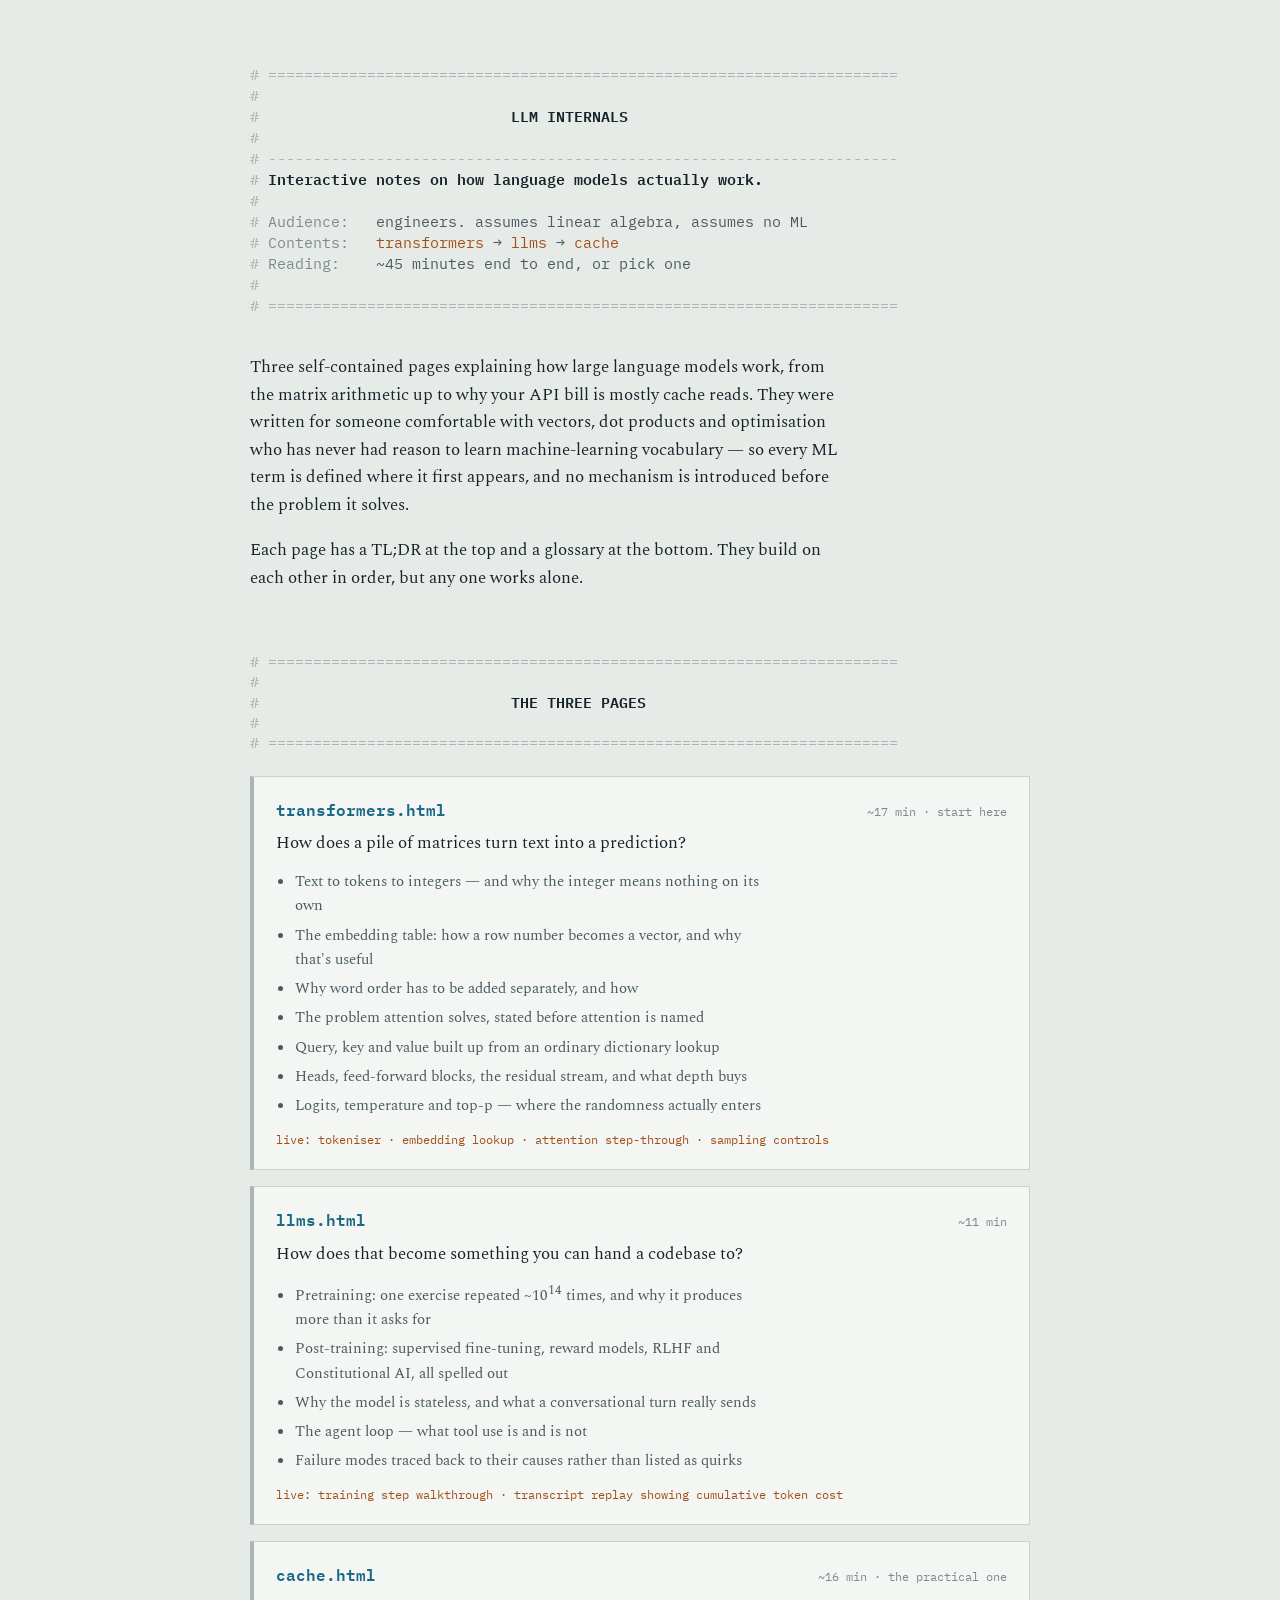
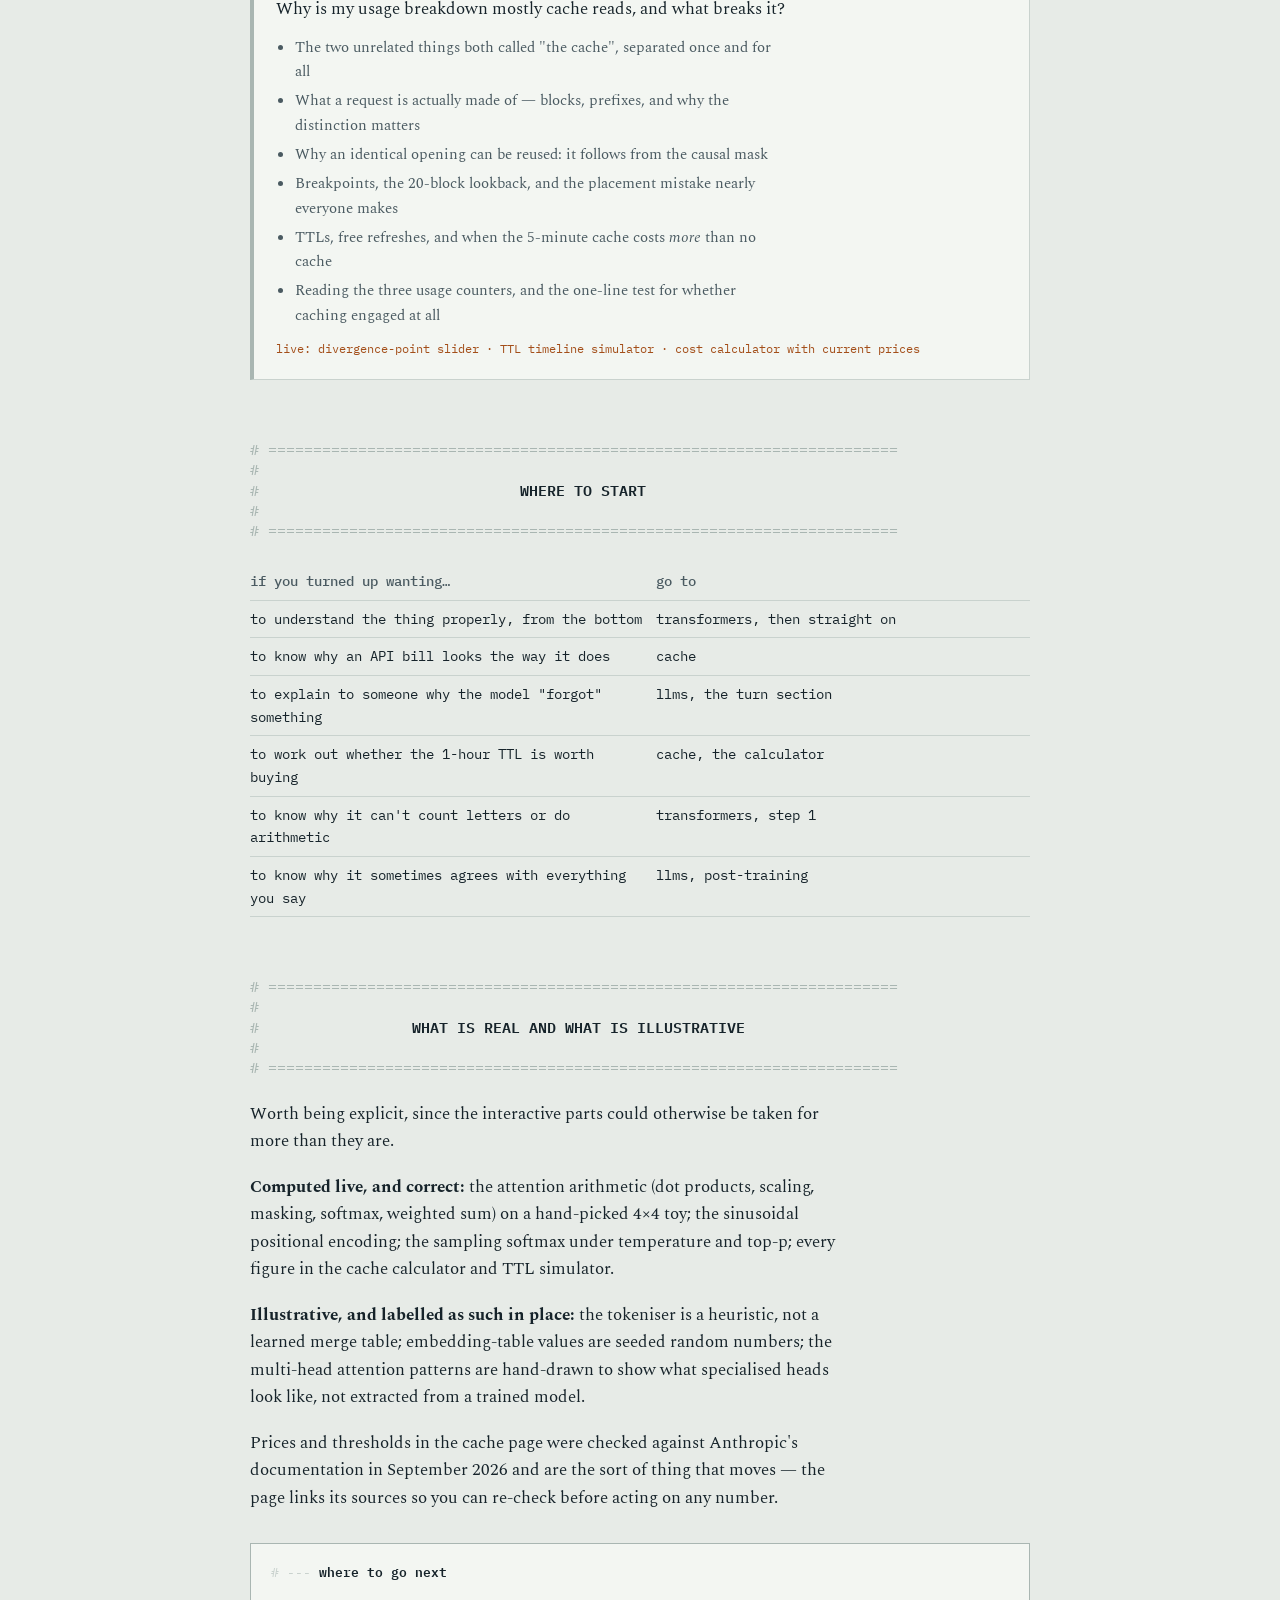
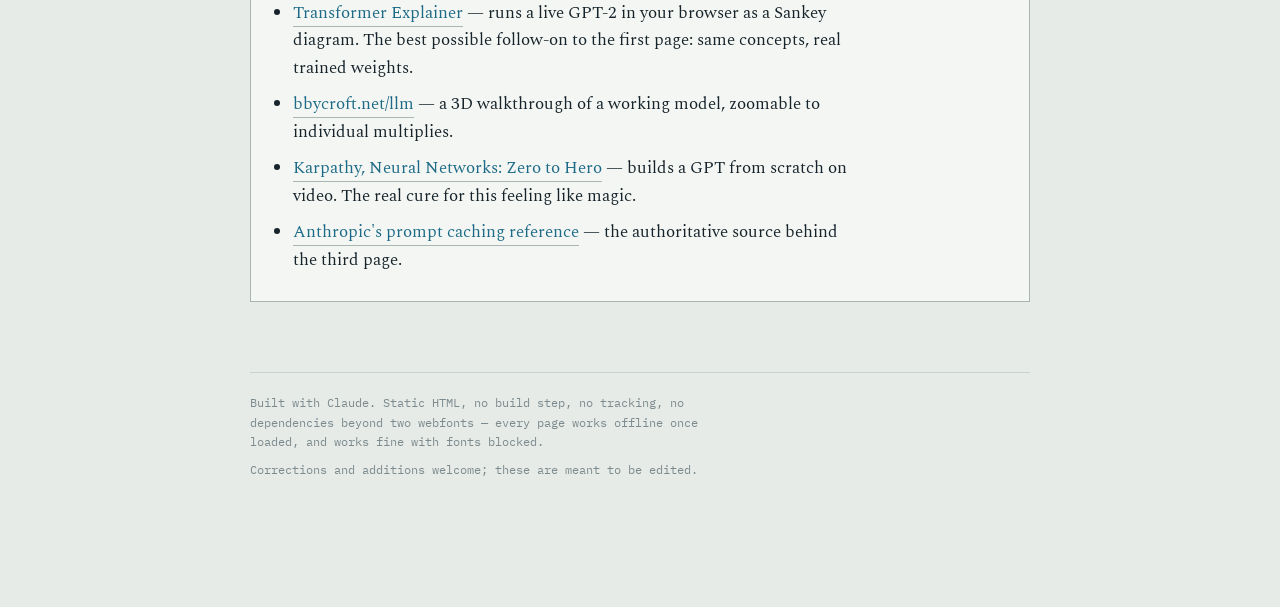
==== index.html @ e06c16d0 "feat: make deployable via Github Pages" ====
<!DOCTYPE html>
<html lang="en">
<head>
<meta charset="utf-8">
<meta name="viewport" content="width=device-width, initial-scale=1">
<title>LLM internals</title>
<meta name="description" content="Interactive explainers on how transformers, language models and prompt caching actually work. Assumes linear algebra; assumes no machine learning.">
<meta property="og:title" content="LLM internals">
<meta property="og:description" content="Interactive explainers on transformers, language models and prompt caching.">
<meta property="og:type" content="website">
<link rel="preconnect" href="https://fonts.googleapis.com">
<link rel="preconnect" href="https://fonts.gstatic.com" crossorigin>
<link href="https://fonts.googleapis.com/css2?family=IBM+Plex+Mono:wght@400;500;600&family=Spectral:ital,wght@0,400;0,600;1,400&display=swap" rel="stylesheet">
<style>
:root{
  --paper:#E7EBE7; --card:#F3F6F2; --ink:#16232A; --soft:#4A5A61; --faint:#7C8A8E;
  --rule:#A9B6B2; --rule-2:#C9D2CE;
  --q:#1C6A87; --k:#A34E19; --v:#5A4789; --hit:#2C7A57; --warn:#9E2B45;
}
*{box-sizing:border-box}
html{-webkit-text-size-adjust:100%}
body{margin:0;background:var(--paper);color:var(--ink);font-family:Spectral,"Iowan Old Style",Georgia,serif;font-size:17px;line-height:1.62}
.wrap{max-width:820px;margin:0 auto;padding:0 20px 120px}
a{color:var(--q);text-decoration:none;border-bottom:1px solid var(--rule)}
a:hover{border-bottom-color:var(--q)}
a:focus-visible{outline:2px solid var(--q);outline-offset:3px}
p{margin:0 0 18px;max-width:66ch}
ul{max-width:64ch;padding-left:22px}
li{margin-bottom:9px}
code{font-family:"IBM Plex Mono",ui-monospace,monospace;font-size:.87em;background:var(--card);padding:1px 5px;border:1px solid var(--rule-2);border-radius:2px}
.mono{font-family:"IBM Plex Mono",ui-monospace,monospace}
.sr{position:absolute;width:1px;height:1px;overflow:hidden;clip:rect(0 0 0 0);white-space:nowrap}

/* masthead rendered as a source-file header comment */
.masthead{container-type:inline-size;padding:64px 0 4px}
.masthead pre{
  font-family:"IBM Plex Mono",ui-monospace,monospace;
  font-size:clamp(6px,2.24cqw,15px); line-height:1.4;
  color:var(--rule); white-space:pre; margin:0; overflow:visible;
  background:none; border:0; padding:0;
}
.masthead pre b{color:var(--ink);font-weight:600}
.masthead pre i{color:var(--faint);font-style:normal}
.masthead pre u{color:var(--soft);font-style:normal;text-decoration:none}
.masthead pre em{color:var(--k);font-style:normal}

.bannerwrap{container-type:inline-size;margin:60px 0 22px}
.bannerwrap h2 .art{display:block;font-family:"IBM Plex Mono",ui-monospace,monospace;font-size:clamp(6px,2.24cqw,15px);line-height:1.35;color:var(--rule);white-space:pre;margin:0;font-weight:400}
.bannerwrap h2 .art b{color:var(--ink);font-weight:600}
.bannerwrap h2{margin:0;font-weight:400}
h3{font-family:"IBM Plex Mono",ui-monospace,monospace;font-weight:600;font-size:14.5px;margin:36px 0 10px}
h3::before{content:"# ===== ";color:var(--rule-2);font-weight:400}

/* document entries */
.doc{display:block;border:1px solid var(--rule-2);border-left:4px solid var(--rule);background:var(--card);padding:20px 22px;margin-bottom:16px;color:inherit}
.doc:hover,.doc:focus-visible{border-left-color:var(--q);background:#fff}
.doc .top{display:flex;justify-content:space-between;gap:14px;align-items:baseline;flex-wrap:wrap;margin-bottom:8px}
.doc .name{font-family:"IBM Plex Mono",ui-monospace,monospace;font-size:16px;font-weight:600;color:var(--q)}
.doc .meta{font-family:"IBM Plex Mono",ui-monospace,monospace;font-size:11.5px;color:var(--faint);white-space:nowrap}
.doc .q{font-size:17px;margin:0 0 12px;max-width:62ch}
.doc ul{margin:0;padding-left:19px;font-size:15px;color:var(--soft);max-width:62ch}
.doc li{margin-bottom:5px}
.doc .live{font-family:"IBM Plex Mono",ui-monospace,monospace;font-size:11.5px;color:var(--k);margin-top:12px}
a.doc{border-bottom:1px solid var(--rule-2)}

.note{border-left:3px solid var(--rule);padding:2px 0 2px 16px;color:var(--soft);font-size:16px;margin:22px 0}
.note strong{color:var(--ink)}
table{border-collapse:collapse;width:100%;font-size:14px;font-family:"IBM Plex Mono",ui-monospace,monospace}
th,td{text-align:left;padding:7px 12px 7px 0;border-bottom:1px solid var(--rule-2);vertical-align:top}
th{color:var(--soft);font-weight:500}
.tblscroll{overflow-x:auto;-webkit-overflow-scrolling:touch;margin-bottom:18px}
@media(max-width:660px){table{font-size:12.5px;min-width:420px}}
.readmore{background:var(--card);border:1px solid var(--rule);padding:18px 20px;margin:30px 0}
.readmore h4{font-family:"IBM Plex Mono",ui-monospace,monospace;font-size:13px;font-weight:600;margin:0 0 10px}
.readmore h4::before{content:"# --- ";color:var(--rule-2);font-weight:400}
.readmore ul{margin-bottom:0}
footer{margin-top:70px;padding-top:20px;border-top:1px solid var(--rule-2);font-family:"IBM Plex Mono",ui-monospace,monospace;font-size:12px;color:var(--faint)}
footer p{max-width:70ch;margin-bottom:8px}
@media(prefers-reduced-motion:reduce){*{transition:none!important}}
</style>
</head>
<body>

<div class="wrap">

<header class="masthead">
<pre aria-hidden="true"># ======================================================================
#
#                            <b>LLM INTERNALS</b>
#
# ----------------------------------------------------------------------
# <b>Interactive notes on how language models actually work.</b>
#
# <i>Audience:</i>   <u>engineers. assumes linear algebra, assumes no ML</u>
# <i>Contents:</i>   <em>transformers</em> <u>&#8594;</u> <em>llms</em> <u>&#8594;</u> <em>cache</em>
# <i>Reading:</i>    <u>~45 minutes end to end, or pick one</u>
#
# ======================================================================</pre>
<h1 class="sr">LLM internals</h1>
</header>

<p style="margin-top:34px">Three self-contained pages explaining how large language models work, from the matrix arithmetic up to why your API bill is mostly cache reads. They were written for someone comfortable with vectors, dot products and optimisation who has never had reason to learn machine-learning vocabulary — so every ML term is defined where it first appears, and no mechanism is introduced before the problem it solves.</p>

<p>Each page has a TL;DR at the top and a glossary at the bottom. They build on each other in order, but any one works alone.</p>

<div class="bannerwrap"><h2>
<span class="sr">The three pages</span>
<span class="art" aria-hidden="true"></span></h2></div>

<a class="doc" href="transformers.html">
  <div class="top">
    <span class="name">transformers.html</span>
    <span class="meta">~17 min &#183; start here</span>
  </div>
  <p class="q">How does a pile of matrices turn text into a prediction?</p>
  <ul>
    <li>Text to tokens to integers &#8212; and why the integer means nothing on its own</li>
    <li>The embedding table: how a row number becomes a vector, and why that's useful</li>
    <li>Why word order has to be added separately, and how</li>
    <li>The problem attention solves, stated before attention is named</li>
    <li>Query, key and value built up from an ordinary dictionary lookup</li>
    <li>Heads, feed-forward blocks, the residual stream, and what depth buys</li>
    <li>Logits, temperature and top-p &#8212; where the randomness actually enters</li>
  </ul>
  <div class="live">live: tokeniser &#183; embedding lookup &#183; attention step-through &#183; sampling controls</div>
</a>

<a class="doc" href="llms.html">
  <div class="top">
    <span class="name">llms.html</span>
    <span class="meta">~11 min</span>
  </div>
  <p class="q">How does that become something you can hand a codebase to?</p>
  <ul>
    <li>Pretraining: one exercise repeated ~10<sup>14</sup> times, and why it produces more than it asks for</li>
    <li>Post-training: supervised fine-tuning, reward models, RLHF and Constitutional AI, all spelled out</li>
    <li>Why the model is stateless, and what a conversational turn really sends</li>
    <li>The agent loop &#8212; what tool use is and is not</li>
    <li>Failure modes traced back to their causes rather than listed as quirks</li>
  </ul>
  <div class="live">live: training step walkthrough &#183; transcript replay showing cumulative token cost</div>
</a>

<a class="doc" href="cache.html">
  <div class="top">
    <span class="name">cache.html</span>
    <span class="meta">~16 min &#183; the practical one</span>
  </div>
  <p class="q">Why is my usage breakdown mostly cache reads, and what breaks it?</p>
  <ul>
    <li>The two unrelated things both called "the cache", separated once and for all</li>
    <li>What a request is actually made of &#8212; blocks, prefixes, and why the distinction matters</li>
    <li>Why an identical opening can be reused: it follows from the causal mask</li>
    <li>Breakpoints, the 20-block lookback, and the placement mistake nearly everyone makes</li>
    <li>TTLs, free refreshes, and when the 5-minute cache costs <em>more</em> than no cache</li>
    <li>Reading the three usage counters, and the one-line test for whether caching engaged at all</li>
  </ul>
  <div class="live">live: divergence-point slider &#183; TTL timeline simulator &#183; cost calculator with current prices</div>
</a>

<div class="bannerwrap"><h2>
<span class="sr">Where to start</span>
<span class="art" aria-hidden="true"></span></h2></div>

<table>
<thead><tr><th style="width:52%">if you turned up wanting&#8230;</th><th>go to</th></tr></thead>
<tbody>
<tr><td>to understand the thing properly, from the bottom</td><td>transformers, then straight on</td></tr>
<tr><td>to know why an API bill looks the way it does</td><td>cache</td></tr>
<tr><td>to explain to someone why the model "forgot" something</td><td>llms, the turn section</td></tr>
<tr><td>to work out whether the 1-hour TTL is worth buying</td><td>cache, the calculator</td></tr>
<tr><td>to know why it can't count letters or do arithmetic</td><td>transformers, step 1</td></tr>
<tr><td>to know why it sometimes agrees with everything you say</td><td>llms, post-training</td></tr>
</tbody>
</table>

<div class="bannerwrap"><h2>
<span class="sr">What is real and what is illustrative</span>
<span class="art" aria-hidden="true"></span></h2></div>

<p>Worth being explicit, since the interactive parts could otherwise be taken for more than they are.</p>

<p><strong>Computed live, and correct:</strong> the attention arithmetic (dot products, scaling, masking, softmax, weighted sum) on a hand-picked 4&#215;4 toy; the sinusoidal positional encoding; the sampling softmax under temperature and top-p; every figure in the cache calculator and TTL simulator.</p>

<p><strong>Illustrative, and labelled as such in place:</strong> the tokeniser is a heuristic, not a learned merge table; embedding-table values are seeded random numbers; the multi-head attention patterns are hand-drawn to show what specialised heads look like, not extracted from a trained model.</p>

<p>Prices and thresholds in the cache page were checked against Anthropic's documentation in September 2026 and are the sort of thing that moves &#8212; the page links its sources so you can re-check before acting on any number.</p>

<div class="readmore">
<h4>where to go next</h4>
<ul>
  <li><a href="https://poloclub.github.io/transformer-explainer/">Transformer Explainer</a> &#8212; runs a live GPT-2 in your browser as a Sankey diagram. The best possible follow-on to the first page: same concepts, real trained weights.</li>
  <li><a href="https://bbycroft.net/llm">bbycroft.net/llm</a> &#8212; a 3D walkthrough of a working model, zoomable to individual multiplies.</li>
  <li><a href="https://karpathy.ai/zero-to-hero.html">Karpathy, Neural Networks: Zero to Hero</a> &#8212; builds a GPT from scratch on video. The real cure for this feeling like magic.</li>
  <li><a href="https://platform.claude.com/docs/en/build-with-claude/prompt-caching">Anthropic's prompt caching reference</a> &#8212; the authoritative source behind the third page.</li>
</ul>
</div>

<footer>
  <p>Built with Claude. Static HTML, no build step, no tracking, no dependencies beyond two webfonts &#8212; every page works offline once loaded, and works fine with fonts blocked.</p>
  <p>Corrections and additions welcome; these are meant to be edited.</p>
</footer>

</div>

<script>
(function(){
"use strict";
var W = 70;
document.querySelectorAll(".bannerwrap h2").forEach(function(h2){
  var t = h2.querySelector(".sr").textContent.toUpperCase();
  var pad = Math.max(0, Math.floor((W - t.length)/2));
  var rule = new Array(W+1).join("=");
  h2.querySelector(".art").innerHTML =
    "# " + rule + "\n#\n# " + new Array(pad+1).join(" ") + "<b>" + t + "</b>\n#\n# " + rule;
});
document.querySelectorAll("table").forEach(function(t){
  var w = document.createElement("div"); w.className = "tblscroll";
  t.parentNode.insertBefore(w, t); w.appendChild(t);
});
})();
</script>
</body>
</html>
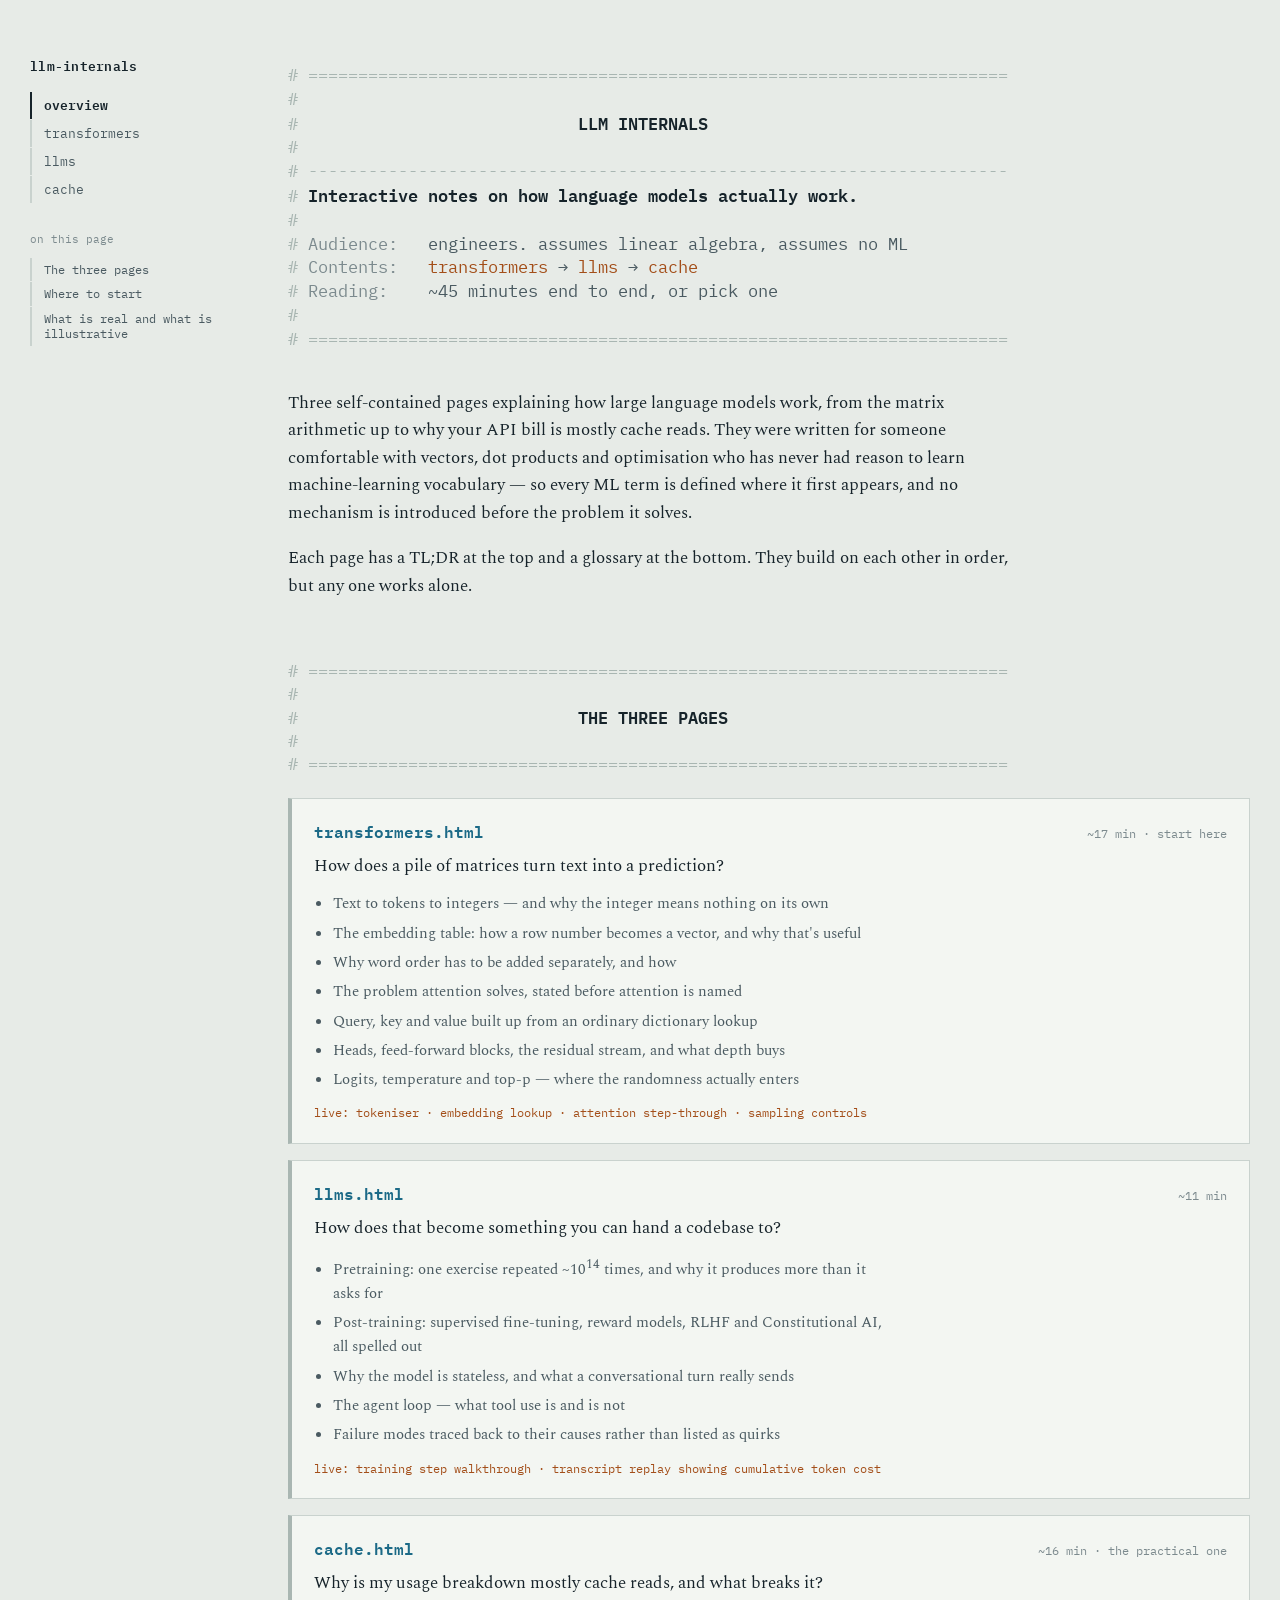
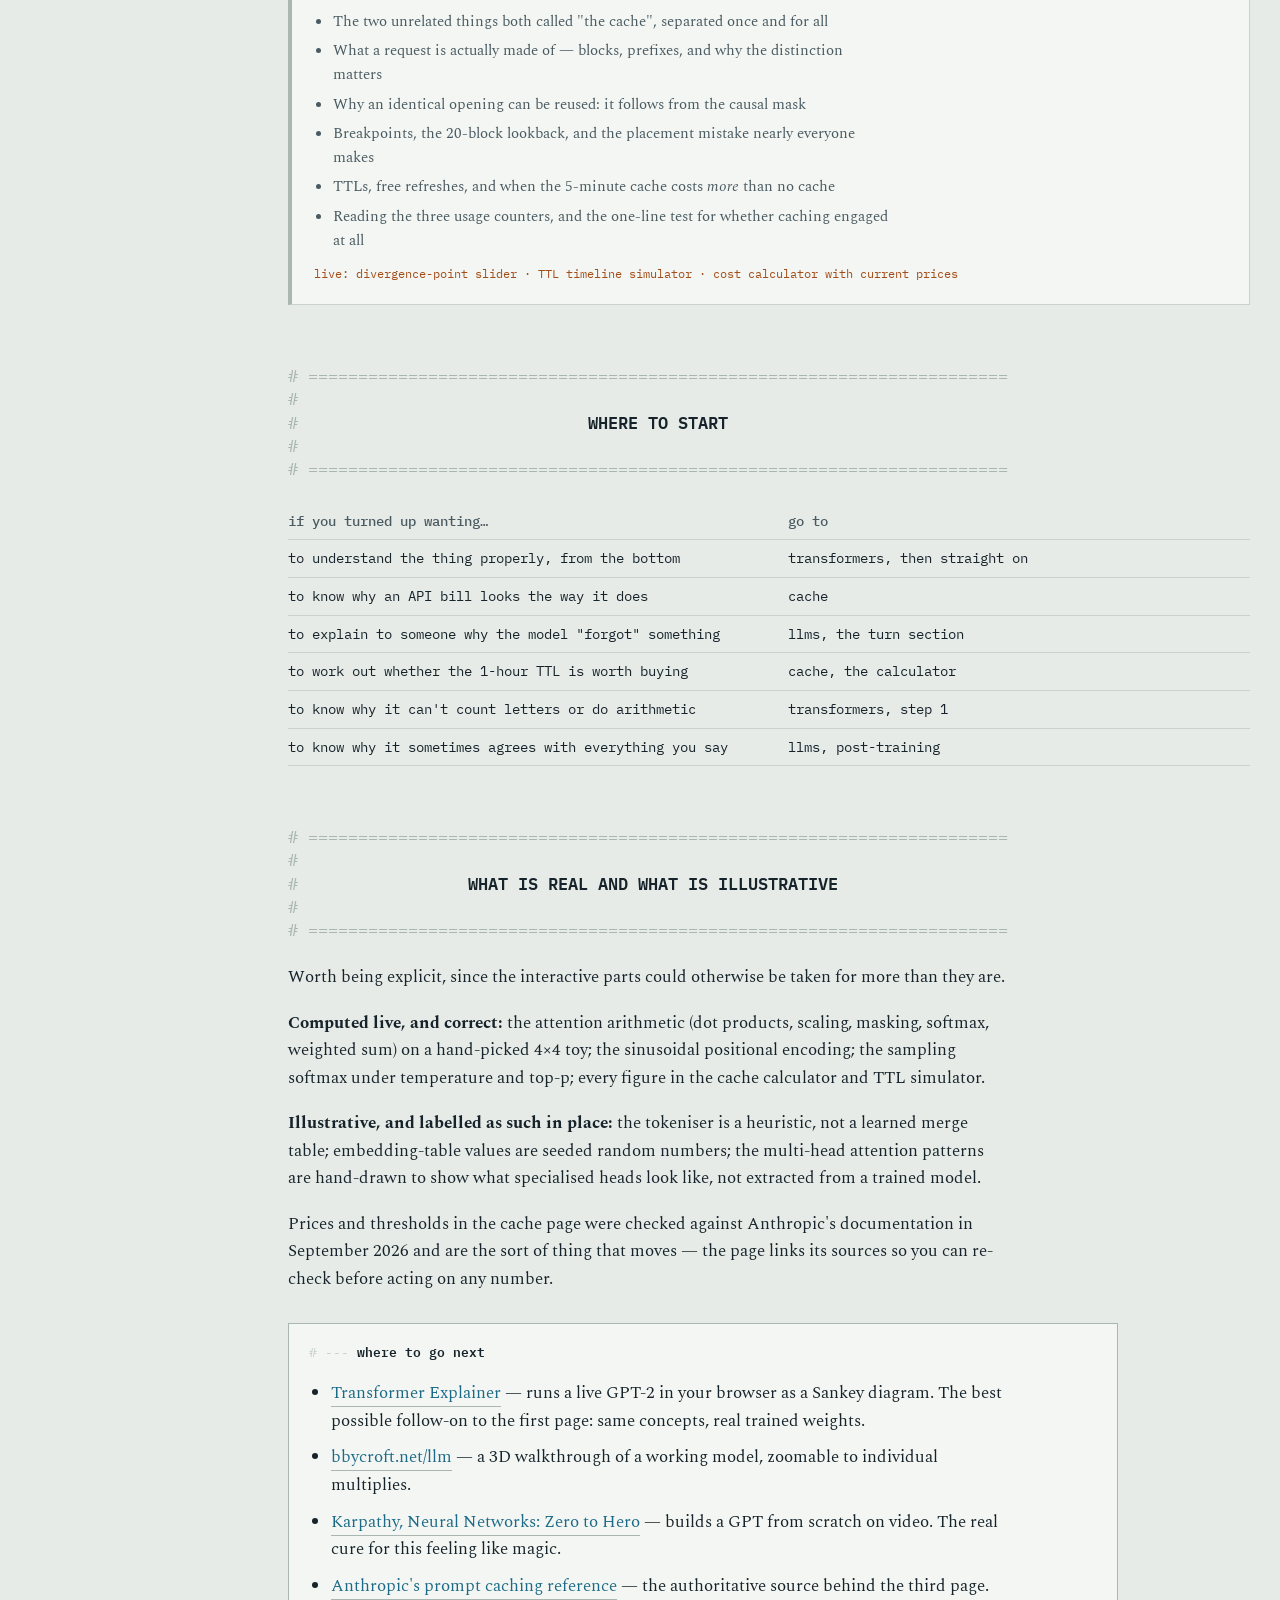
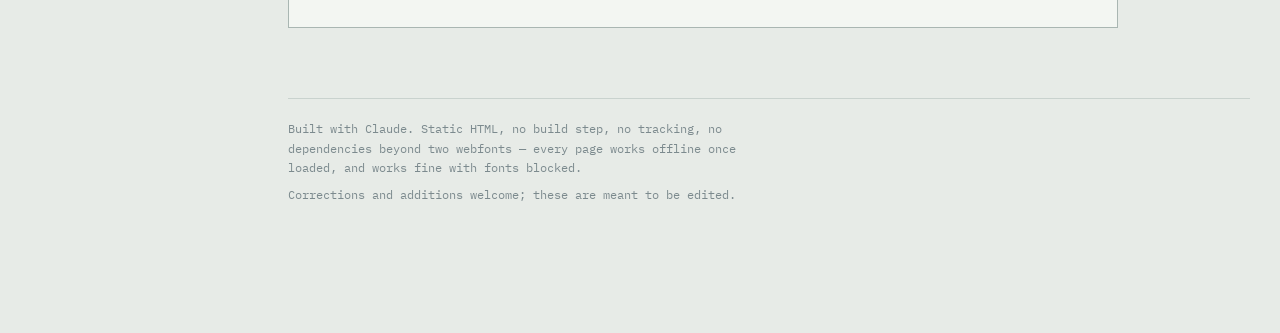
==== commit fd1842eb: "add: navigate via sidebar" ====
--- a/index.html
+++ b/index.html
@@ -20,12 +20,18 @@
 *{box-sizing:border-box}
 html{-webkit-text-size-adjust:100%}
 body{margin:0;background:var(--paper);color:var(--ink);font-family:Spectral,"Iowan Old Style",Georgia,serif;font-size:17px;line-height:1.62}
+.bar{border-bottom:1px solid var(--rule);background:var(--card);font-family:"IBM Plex Mono",ui-monospace,monospace;font-size:12.5px}
+.bar .inner{max-width:820px;margin:0 auto;padding:10px 20px;display:flex;gap:18px;flex-wrap:wrap;align-items:baseline}
+.bar a{border:0;color:var(--soft)}
+.bar a[aria-current]{color:var(--ink);font-weight:600}
+.bar a:hover{color:var(--q)}
+.bar .who{margin-left:auto;color:var(--faint)}
 .wrap{max-width:820px;margin:0 auto;padding:0 20px 120px}
 a{color:var(--q);text-decoration:none;border-bottom:1px solid var(--rule)}
 a:hover{border-bottom-color:var(--q)}
 a:focus-visible{outline:2px solid var(--q);outline-offset:3px}
-p{margin:0 0 18px;max-width:66ch}
-ul{max-width:64ch;padding-left:22px}
+p{margin:0 0 18px;max-width:76ch}
+ul{max-width:74ch;padding-left:22px}
 li{margin-bottom:9px}
 code{font-family:"IBM Plex Mono",ui-monospace,monospace;font-size:.87em;background:var(--card);padding:1px 5px;border:1px solid var(--rule-2);border-radius:2px}
 .mono{font-family:"IBM Plex Mono",ui-monospace,monospace}
@@ -35,7 +41,7 @@
 .masthead{container-type:inline-size;padding:64px 0 4px}
 .masthead pre{
   font-family:"IBM Plex Mono",ui-monospace,monospace;
-  font-size:clamp(6px,2.24cqw,15px); line-height:1.4;
+  font-size:clamp(6px,2.24cqw,17px); line-height:1.4;
   color:var(--rule); white-space:pre; margin:0; overflow:visible;
   background:none; border:0; padding:0;
 }
@@ -45,7 +51,7 @@
 .masthead pre em{color:var(--k);font-style:normal}
 
 .bannerwrap{container-type:inline-size;margin:60px 0 22px}
-.bannerwrap h2 .art{display:block;font-family:"IBM Plex Mono",ui-monospace,monospace;font-size:clamp(6px,2.24cqw,15px);line-height:1.35;color:var(--rule);white-space:pre;margin:0;font-weight:400}
+.bannerwrap h2 .art{display:block;font-family:"IBM Plex Mono",ui-monospace,monospace;font-size:clamp(6px,2.24cqw,17px);line-height:1.35;color:var(--rule);white-space:pre;margin:0;font-weight:400}
 .bannerwrap h2 .art b{color:var(--ink);font-weight:600}
 .bannerwrap h2{margin:0;font-weight:400}
 h3{font-family:"IBM Plex Mono",ui-monospace,monospace;font-weight:600;font-size:14.5px;margin:36px 0 10px}
@@ -57,8 +63,8 @@
 .doc .top{display:flex;justify-content:space-between;gap:14px;align-items:baseline;flex-wrap:wrap;margin-bottom:8px}
 .doc .name{font-family:"IBM Plex Mono",ui-monospace,monospace;font-size:16px;font-weight:600;color:var(--q)}
 .doc .meta{font-family:"IBM Plex Mono",ui-monospace,monospace;font-size:11.5px;color:var(--faint);white-space:nowrap}
-.doc .q{font-size:17px;margin:0 0 12px;max-width:62ch}
-.doc ul{margin:0;padding-left:19px;font-size:15px;color:var(--soft);max-width:62ch}
+.doc .q{font-size:17px;margin:0 0 12px;max-width:72ch}
+.doc ul{margin:0;padding-left:19px;font-size:15px;color:var(--soft);max-width:72ch}
 .doc li{margin-bottom:5px}
 .doc .live{font-family:"IBM Plex Mono",ui-monospace,monospace;font-size:11.5px;color:var(--k);margin-top:12px}
 a.doc{border-bottom:1px solid var(--rule-2)}
@@ -77,10 +83,45 @@
 footer{margin-top:70px;padding-top:20px;border-top:1px solid var(--rule-2);font-family:"IBM Plex Mono",ui-monospace,monospace;font-size:12px;color:var(--faint)}
 footer p{max-width:70ch;margin-bottom:8px}
 @media(prefers-reduced-motion:reduce){*{transition:none!important}}
+
+/* --- sidebar (desktop) / top bar (narrow) --- */
+.side{display:none}
+.side .brand{font-family:"IBM Plex Mono",ui-monospace,monospace;font-size:12.5px;font-weight:600;color:var(--ink);letter-spacing:.02em;margin-bottom:16px}
+.side nav{display:flex;flex-direction:column;gap:1px;margin-bottom:28px}
+.side nav a{font-family:"IBM Plex Mono",ui-monospace,monospace;font-size:12.5px;color:var(--soft);border:0;border-left:2px solid var(--rule-2);padding:5px 0 5px 12px;line-height:1.35}
+.side nav a:hover{color:var(--q);border-left-color:var(--rule)}
+.side .pages a[aria-current]{color:var(--ink);font-weight:600;border-left-color:var(--ink)}
+.side .lab{font-family:"IBM Plex Mono",ui-monospace,monospace;font-size:11px;color:var(--faint);margin-bottom:9px}
+.side .toc a{font-size:11.5px;padding:4px 0 4px 12px}
+.side .toc a.on{color:var(--q);border-left-color:var(--q)}
+.bannerwrap,header.title{scroll-margin-top:22px}
+@media(min-width:1024px){
+  .shell{display:flex;gap:52px;max-width:1330px;margin:0 auto;padding:0 30px;align-items:flex-start}
+  .side{display:block;flex:0 0 206px;position:sticky;top:0;max-height:100vh;overflow-y:auto;padding:56px 0 40px}
+  .wrap{flex:1 1 auto;min-width:0;max-width:1000px;padding-left:0;padding-right:0}
+  .bar{display:none}
+}
+
+/* text-level containers follow the reading measure; figures/tables stay wide */
+.tldr,.note,.readmore{max-width:830px}
+pre{max-width:900px}
+p{max-width:80ch}
+ul,ol{max-width:78ch}
+.tldr ol{max-width:76ch}
 </style>
 </head>
 <body>
 
+<nav class="bar"><div class="inner">
+  <a href="index.html" aria-current="page">index</a>
+  <a href="transformers.html">transformers</a>
+  <a href="llms.html">llms</a>
+  <a href="cache.html">cache</a>
+  <span class="who">llm-internals</span>
+</div></nav>
+
+<div class="shell">
+<aside class="side" id="side"></aside>
 <div class="wrap">
 
 <header class="masthead">
@@ -202,6 +243,7 @@
 </footer>
 
 </div>
+</div>
 
 <script>
 (function(){
@@ -218,6 +260,51 @@
   var w = document.createElement("div"); w.className = "tblscroll";
   t.parentNode.insertBefore(w, t); w.appendChild(t);
 });
+
+/* ==================================================================== */
+/* sidebar: site nav + table of contents for this page                   */
+/* ==================================================================== */
+(function(){
+  var side = document.getElementById("side");
+  if (!side) return;
+  var PAGES = [["index.html","overview"],["transformers.html","transformers"],
+               ["llms.html","llms"],["cache.html","cache"]];
+  var here = (location.pathname.split("/").pop() || "index.html");
+  var h = '<div class="brand">llm-internals</div><nav class="pages">';
+  PAGES.forEach(function(p){
+    h += '<a href="' + p[0] + '"' + (p[0]===here ? ' aria-current="page"' : '') +
+         '>' + p[1] + '</a>';
+  });
+  h += '</nav>';
+
+  var secs = [].slice.call(document.querySelectorAll(".bannerwrap"));
+  if (secs.length){
+    h += '<div class="lab">on this page</div><nav class="toc">';
+    secs.forEach(function(w,i){
+      if (!w.id) w.id = "sec-" + i;
+      var sr = w.querySelector(".sr");
+      h += '<a href="#' + w.id + '">' + (sr ? sr.textContent : "section") + '</a>';
+    });
+    h += '</nav>';
+  }
+  side.innerHTML = h;
+
+  var links = [].slice.call(side.querySelectorAll(".toc a"));
+  if (!links.length) return;
+  var ticking = false;
+  function spy(){
+    ticking = false;
+    var y = window.scrollY + 130, idx = -1;
+    secs.forEach(function(s,i){ if (s.offsetTop <= y) idx = i; });
+    links.forEach(function(a,i){ a.classList.toggle("on", i===idx); });
+  }
+  window.addEventListener("scroll", function(){
+    if (!ticking){ ticking = true; requestAnimationFrame(spy); }
+  }, {passive:true});
+  window.addEventListener("resize", spy, {passive:true});
+  spy();
+})();
+
 })();
 </script>
 </body>
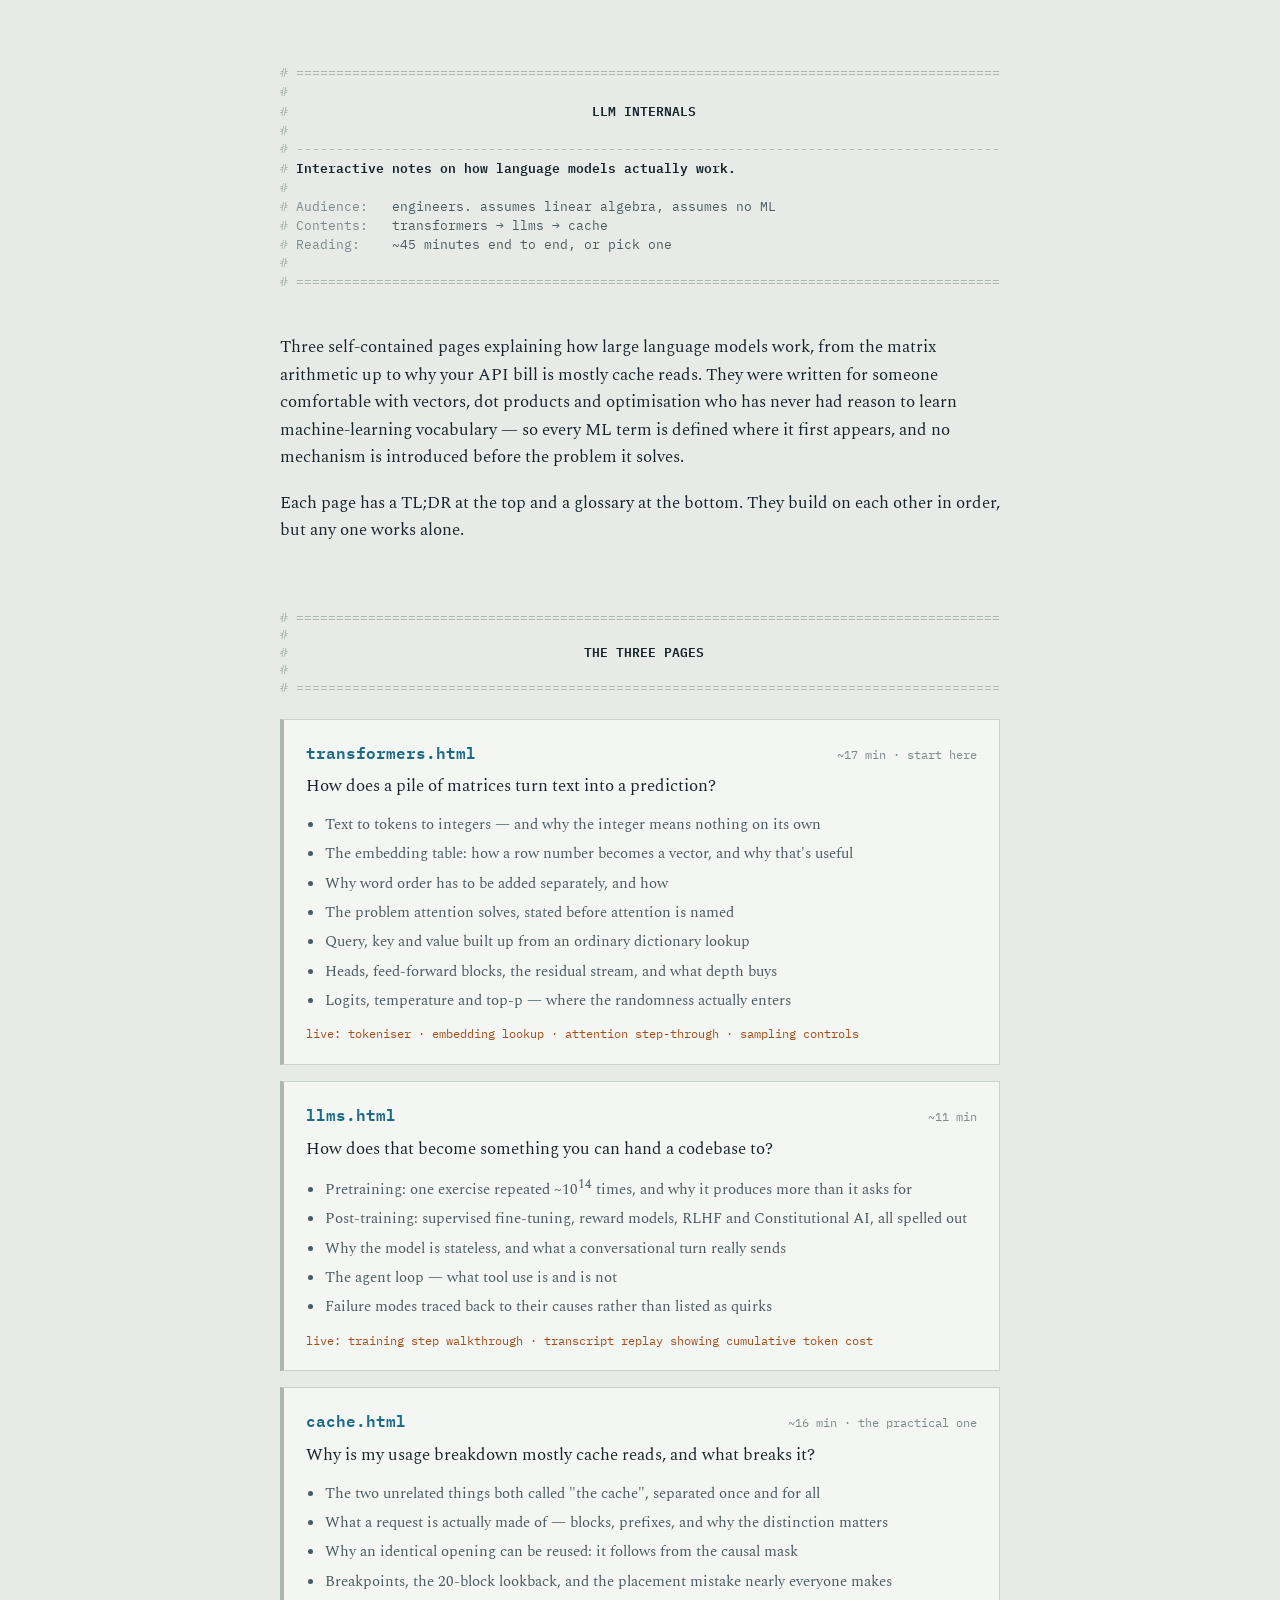
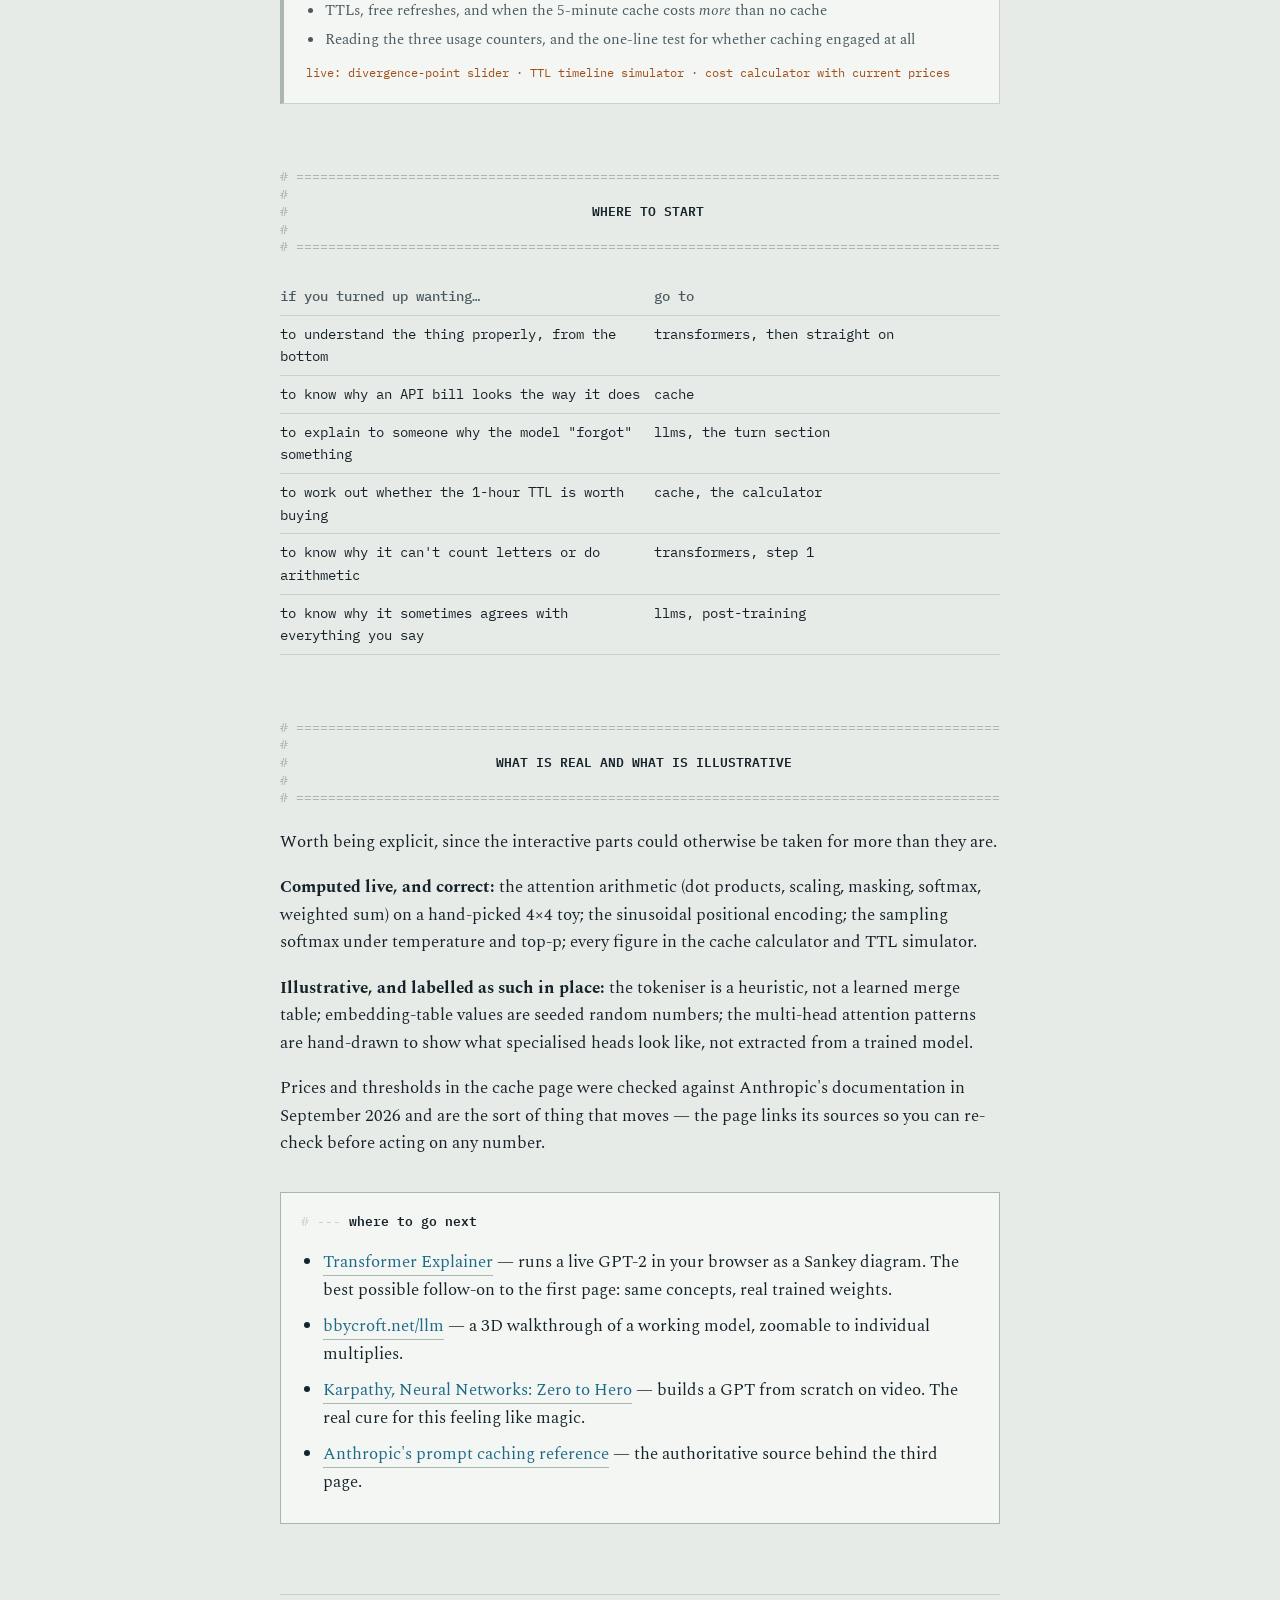
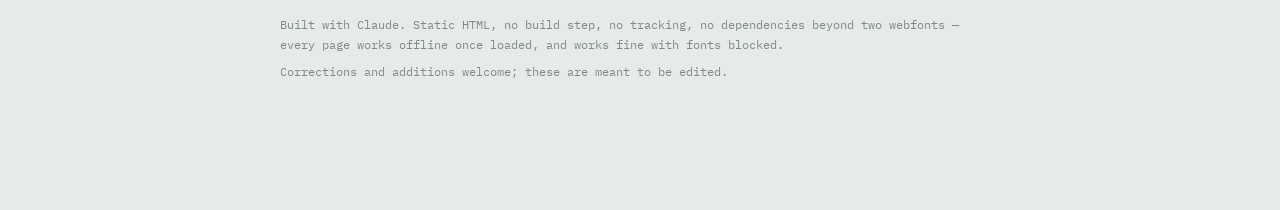
==== commit 56ddabf8: "refa: separate styles, create common helpers, etc" ====
--- a/index.html
+++ b/index.html
@@ -4,111 +4,14 @@
 <meta charset="utf-8">
 <meta name="viewport" content="width=device-width, initial-scale=1">
 <title>LLM internals</title>
-<meta name="description" content="Interactive explainers on how transformers, language models and prompt caching actually work. Assumes linear algebra; assumes no machine learning.">
+<meta name="description" content="Interactive explainers on how transformers, language models and prompt caching actually work.">
 <meta property="og:title" content="LLM internals">
-<meta property="og:description" content="Interactive explainers on transformers, language models and prompt caching.">
-<meta property="og:type" content="website">
+<meta property="og:description" content="Interactive explainers on how transformers, language models and prompt caching actually work.">
+<meta property="og:type" content="article">
 <link rel="preconnect" href="https://fonts.googleapis.com">
 <link rel="preconnect" href="https://fonts.gstatic.com" crossorigin>
 <link href="https://fonts.googleapis.com/css2?family=IBM+Plex+Mono:wght@400;500;600&family=Spectral:ital,wght@0,400;0,600;1,400&display=swap" rel="stylesheet">
-<style>
-:root{
-  --paper:#E7EBE7; --card:#F3F6F2; --ink:#16232A; --soft:#4A5A61; --faint:#7C8A8E;
-  --rule:#A9B6B2; --rule-2:#C9D2CE;
-  --q:#1C6A87; --k:#A34E19; --v:#5A4789; --hit:#2C7A57; --warn:#9E2B45;
-}
-*{box-sizing:border-box}
-html{-webkit-text-size-adjust:100%}
-body{margin:0;background:var(--paper);color:var(--ink);font-family:Spectral,"Iowan Old Style",Georgia,serif;font-size:17px;line-height:1.62}
-.bar{border-bottom:1px solid var(--rule);background:var(--card);font-family:"IBM Plex Mono",ui-monospace,monospace;font-size:12.5px}
-.bar .inner{max-width:820px;margin:0 auto;padding:10px 20px;display:flex;gap:18px;flex-wrap:wrap;align-items:baseline}
-.bar a{border:0;color:var(--soft)}
-.bar a[aria-current]{color:var(--ink);font-weight:600}
-.bar a:hover{color:var(--q)}
-.bar .who{margin-left:auto;color:var(--faint)}
-.wrap{max-width:820px;margin:0 auto;padding:0 20px 120px}
-a{color:var(--q);text-decoration:none;border-bottom:1px solid var(--rule)}
-a:hover{border-bottom-color:var(--q)}
-a:focus-visible{outline:2px solid var(--q);outline-offset:3px}
-p{margin:0 0 18px;max-width:76ch}
-ul{max-width:74ch;padding-left:22px}
-li{margin-bottom:9px}
-code{font-family:"IBM Plex Mono",ui-monospace,monospace;font-size:.87em;background:var(--card);padding:1px 5px;border:1px solid var(--rule-2);border-radius:2px}
-.mono{font-family:"IBM Plex Mono",ui-monospace,monospace}
-.sr{position:absolute;width:1px;height:1px;overflow:hidden;clip:rect(0 0 0 0);white-space:nowrap}
-
-/* masthead rendered as a source-file header comment */
-.masthead{container-type:inline-size;padding:64px 0 4px}
-.masthead pre{
-  font-family:"IBM Plex Mono",ui-monospace,monospace;
-  font-size:clamp(6px,2.24cqw,17px); line-height:1.4;
-  color:var(--rule); white-space:pre; margin:0; overflow:visible;
-  background:none; border:0; padding:0;
-}
-.masthead pre b{color:var(--ink);font-weight:600}
-.masthead pre i{color:var(--faint);font-style:normal}
-.masthead pre u{color:var(--soft);font-style:normal;text-decoration:none}
-.masthead pre em{color:var(--k);font-style:normal}
-
-.bannerwrap{container-type:inline-size;margin:60px 0 22px}
-.bannerwrap h2 .art{display:block;font-family:"IBM Plex Mono",ui-monospace,monospace;font-size:clamp(6px,2.24cqw,17px);line-height:1.35;color:var(--rule);white-space:pre;margin:0;font-weight:400}
-.bannerwrap h2 .art b{color:var(--ink);font-weight:600}
-.bannerwrap h2{margin:0;font-weight:400}
-h3{font-family:"IBM Plex Mono",ui-monospace,monospace;font-weight:600;font-size:14.5px;margin:36px 0 10px}
-h3::before{content:"# ===== ";color:var(--rule-2);font-weight:400}
-
-/* document entries */
-.doc{display:block;border:1px solid var(--rule-2);border-left:4px solid var(--rule);background:var(--card);padding:20px 22px;margin-bottom:16px;color:inherit}
-.doc:hover,.doc:focus-visible{border-left-color:var(--q);background:#fff}
-.doc .top{display:flex;justify-content:space-between;gap:14px;align-items:baseline;flex-wrap:wrap;margin-bottom:8px}
-.doc .name{font-family:"IBM Plex Mono",ui-monospace,monospace;font-size:16px;font-weight:600;color:var(--q)}
-.doc .meta{font-family:"IBM Plex Mono",ui-monospace,monospace;font-size:11.5px;color:var(--faint);white-space:nowrap}
-.doc .q{font-size:17px;margin:0 0 12px;max-width:72ch}
-.doc ul{margin:0;padding-left:19px;font-size:15px;color:var(--soft);max-width:72ch}
-.doc li{margin-bottom:5px}
-.doc .live{font-family:"IBM Plex Mono",ui-monospace,monospace;font-size:11.5px;color:var(--k);margin-top:12px}
-a.doc{border-bottom:1px solid var(--rule-2)}
-
-.note{border-left:3px solid var(--rule);padding:2px 0 2px 16px;color:var(--soft);font-size:16px;margin:22px 0}
-.note strong{color:var(--ink)}
-table{border-collapse:collapse;width:100%;font-size:14px;font-family:"IBM Plex Mono",ui-monospace,monospace}
-th,td{text-align:left;padding:7px 12px 7px 0;border-bottom:1px solid var(--rule-2);vertical-align:top}
-th{color:var(--soft);font-weight:500}
-.tblscroll{overflow-x:auto;-webkit-overflow-scrolling:touch;margin-bottom:18px}
-@media(max-width:660px){table{font-size:12.5px;min-width:420px}}
-.readmore{background:var(--card);border:1px solid var(--rule);padding:18px 20px;margin:30px 0}
-.readmore h4{font-family:"IBM Plex Mono",ui-monospace,monospace;font-size:13px;font-weight:600;margin:0 0 10px}
-.readmore h4::before{content:"# --- ";color:var(--rule-2);font-weight:400}
-.readmore ul{margin-bottom:0}
-footer{margin-top:70px;padding-top:20px;border-top:1px solid var(--rule-2);font-family:"IBM Plex Mono",ui-monospace,monospace;font-size:12px;color:var(--faint)}
-footer p{max-width:70ch;margin-bottom:8px}
-@media(prefers-reduced-motion:reduce){*{transition:none!important}}
-
-/* --- sidebar (desktop) / top bar (narrow) --- */
-.side{display:none}
-.side .brand{font-family:"IBM Plex Mono",ui-monospace,monospace;font-size:12.5px;font-weight:600;color:var(--ink);letter-spacing:.02em;margin-bottom:16px}
-.side nav{display:flex;flex-direction:column;gap:1px;margin-bottom:28px}
-.side nav a{font-family:"IBM Plex Mono",ui-monospace,monospace;font-size:12.5px;color:var(--soft);border:0;border-left:2px solid var(--rule-2);padding:5px 0 5px 12px;line-height:1.35}
-.side nav a:hover{color:var(--q);border-left-color:var(--rule)}
-.side .pages a[aria-current]{color:var(--ink);font-weight:600;border-left-color:var(--ink)}
-.side .lab{font-family:"IBM Plex Mono",ui-monospace,monospace;font-size:11px;color:var(--faint);margin-bottom:9px}
-.side .toc a{font-size:11.5px;padding:4px 0 4px 12px}
-.side .toc a.on{color:var(--q);border-left-color:var(--q)}
-.bannerwrap,header.title{scroll-margin-top:22px}
-@media(min-width:1024px){
-  .shell{display:flex;gap:52px;max-width:1330px;margin:0 auto;padding:0 30px;align-items:flex-start}
-  .side{display:block;flex:0 0 206px;position:sticky;top:0;max-height:100vh;overflow-y:auto;padding:56px 0 40px}
-  .wrap{flex:1 1 auto;min-width:0;max-width:1000px;padding-left:0;padding-right:0}
-  .bar{display:none}
-}
-
-/* text-level containers follow the reading measure; figures/tables stay wide */
-.tldr,.note,.readmore{max-width:830px}
-pre{max-width:900px}
-p{max-width:80ch}
-ul,ol{max-width:78ch}
-.tldr ol{max-width:76ch}
-</style>
+<link rel="stylesheet" href="assets/site.css">
 </head>
 <body>
 
@@ -125,22 +28,23 @@
 <div class="wrap">
 
 <header class="masthead">
-<pre aria-hidden="true"># ======================================================================
-#
-#                            <b>LLM INTERNALS</b>
-#
-# ----------------------------------------------------------------------
-# <b>Interactive notes on how language models actually work.</b>
-#
-# <i>Audience:</i>   <u>engineers. assumes linear algebra, assumes no ML</u>
-# <i>Contents:</i>   <em>transformers</em> <u>&#8594;</u> <em>llms</em> <u>&#8594;</u> <em>cache</em>
-# <i>Reading:</i>    <u>~45 minutes end to end, or pick one</u>
-#
-# ======================================================================</pre>
+<pre class="art" id="mhArt" aria-hidden="true"></pre>
 <h1 class="sr">LLM internals</h1>
 </header>
 
-<p style="margin-top:34px">Three self-contained pages explaining how large language models work, from the matrix arithmetic up to why your API bill is mostly cache reads. They were written for someone comfortable with vectors, dot products and optimisation who has never had reason to learn machine-learning vocabulary — so every ML term is defined where it first appears, and no mechanism is introduced before the problem it solves.</p>
+<script type="application/json" id="mhData">
+{
+  "title": "LLM INTERNALS",
+  "lead": "Interactive notes on how language models actually work.",
+  "fields": [
+    ["Audience:", "engineers. assumes linear algebra, assumes no ML"],
+    ["Contents:", "transformers \u2192 llms \u2192 cache"],
+    ["Reading:",  "~45 minutes end to end, or pick one"]
+  ]
+}
+</script>
+
+<p class="mt-3">Three self-contained pages explaining how large language models work, from the matrix arithmetic up to why your API bill is mostly cache reads. They were written for someone comfortable with vectors, dot products and optimisation who has never had reason to learn machine-learning vocabulary — so every ML term is defined where it first appears, and no mechanism is introduced before the problem it solves.</p>
 
 <p>Each page has a TL;DR at the top and a glossary at the bottom. They build on each other in order, but any one works alone.</p>
 
@@ -203,8 +107,8 @@
 <span class="sr">Where to start</span>
 <span class="art" aria-hidden="true"></span></h2></div>
 
-<table>
-<thead><tr><th style="width:52%">if you turned up wanting&#8230;</th><th>go to</th></tr></thead>
+<table class="routing">
+<thead><tr><th>if you turned up wanting&#8230;</th><th>go to</th></tr></thead>
 <tbody>
 <tr><td>to understand the thing properly, from the bottom</td><td>transformers, then straight on</td></tr>
 <tr><td>to know why an API bill looks the way it does</td><td>cache</td></tr>
@@ -245,67 +149,6 @@
 </div>
 </div>
 
-<script>
-(function(){
-"use strict";
-var W = 70;
-document.querySelectorAll(".bannerwrap h2").forEach(function(h2){
-  var t = h2.querySelector(".sr").textContent.toUpperCase();
-  var pad = Math.max(0, Math.floor((W - t.length)/2));
-  var rule = new Array(W+1).join("=");
-  h2.querySelector(".art").innerHTML =
-    "# " + rule + "\n#\n# " + new Array(pad+1).join(" ") + "<b>" + t + "</b>\n#\n# " + rule;
-});
-document.querySelectorAll("table").forEach(function(t){
-  var w = document.createElement("div"); w.className = "tblscroll";
-  t.parentNode.insertBefore(w, t); w.appendChild(t);
-});
-
-/* ==================================================================== */
-/* sidebar: site nav + table of contents for this page                   */
-/* ==================================================================== */
-(function(){
-  var side = document.getElementById("side");
-  if (!side) return;
-  var PAGES = [["index.html","overview"],["transformers.html","transformers"],
-               ["llms.html","llms"],["cache.html","cache"]];
-  var here = (location.pathname.split("/").pop() || "index.html");
-  var h = '<div class="brand">llm-internals</div><nav class="pages">';
-  PAGES.forEach(function(p){
-    h += '<a href="' + p[0] + '"' + (p[0]===here ? ' aria-current="page"' : '') +
-         '>' + p[1] + '</a>';
-  });
-  h += '</nav>';
-
-  var secs = [].slice.call(document.querySelectorAll(".bannerwrap"));
-  if (secs.length){
-    h += '<div class="lab">on this page</div><nav class="toc">';
-    secs.forEach(function(w,i){
-      if (!w.id) w.id = "sec-" + i;
-      var sr = w.querySelector(".sr");
-      h += '<a href="#' + w.id + '">' + (sr ? sr.textContent : "section") + '</a>';
-    });
-    h += '</nav>';
-  }
-  side.innerHTML = h;
-
-  var links = [].slice.call(side.querySelectorAll(".toc a"));
-  if (!links.length) return;
-  var ticking = false;
-  function spy(){
-    ticking = false;
-    var y = window.scrollY + 130, idx = -1;
-    secs.forEach(function(s,i){ if (s.offsetTop <= y) idx = i; });
-    links.forEach(function(a,i){ a.classList.toggle("on", i===idx); });
-  }
-  window.addEventListener("scroll", function(){
-    if (!ticking){ ticking = true; requestAnimationFrame(spy); }
-  }, {passive:true});
-  window.addEventListener("resize", spy, {passive:true});
-  spy();
-})();
-
-})();
-</script>
+<script src="assets/site.js"></script>
 </body>
 </html>
--- a/assets/site.css
+++ b/assets/site.css
@@ -0,0 +1,412 @@
+/* ======================================================================
+   assets/site.css
+   Shared stylesheet for every page in llm-internals.
+   ====================================================================== */
+
+
+/* ======================================================================
+
+                               THE KNOB
+
+   ----------------------------------------------------------------------
+   --measure is the width of the content column. Everything obeys it:
+   prose, figures, tables, code blocks, callouts, captions, and the 72-
+   character banner rules (whose font-size is derived from it, so they
+   always span exactly one column width).
+
+   Change this one value and the whole site follows.
+
+     620px   classic prose measure, ~72 characters. Narrow but easiest
+             to read; interactive figures get cramped.
+     720px   the default. ~84 characters.
+     820px   roomier figures, prose starts to feel long.
+
+   ====================================================================== */
+
+:root{
+  --measure: 720px;    /* <- the only width you need to touch */
+  --side-w:  200px;    /* sidebar width on wide screens       */
+  --gutter:  20px;     /* page edge padding on narrow screens */
+}
+
+
+/* ======================================================================
+   Palette and type
+   ====================================================================== */
+
+:root{
+  --paper:#E7EBE7; --card:#F3F6F2; --ink:#16232A; --soft:#4A5A61;
+  --faint:#7C8A8E; --rule:#A9B6B2; --rule-2:#C9D2CE;
+  --q:#1C6A87;     /* query / links  */
+  --k:#A34E19;     /* key / warm     */
+  --v:#5A4789;     /* value          */
+  --hit:#2C7A57;   /* cache hit      */
+  --warn:#9E2B45;  /* cache miss     */
+  --serif:Spectral,"Iowan Old Style",Georgia,serif;
+  --mono:"IBM Plex Mono",ui-monospace,SFMono-Regular,Menlo,monospace;
+}
+
+*{box-sizing:border-box}
+html{-webkit-text-size-adjust:100%}
+body{
+  margin:0; background:var(--paper); color:var(--ink);
+  font-family:var(--serif); font-size:17px; line-height:1.62;
+}
+a{color:var(--q);text-decoration:none;border-bottom:1px solid var(--rule)}
+a:hover{border-bottom-color:var(--q)}
+a:focus-visible,button:focus-visible,input:focus-visible,select:focus-visible{
+  outline:2px solid var(--q); outline-offset:2px;
+}
+.sr{position:absolute;width:1px;height:1px;overflow:hidden;clip:rect(0 0 0 0);white-space:nowrap}
+@media(prefers-reduced-motion:reduce){*{transition:none!important;animation:none!important}}
+
+
+/* ======================================================================
+   Layout — one column, one width, everything aligned to it
+   ====================================================================== */
+
+.shell{padding:0 var(--gutter)}
+.wrap{
+  width:100%; max-width:var(--measure);
+  margin:0 auto; padding-bottom:120px;
+}
+
+/* every block-level child of the column fills it exactly */
+.wrap > *{max-width:100%}
+
+@media(min-width:1024px){
+  .shell{
+    display:flex; gap:52px; justify-content:center;
+    align-items:flex-start; padding:0 24px;
+  }
+  .side{display:block;flex:0 0 var(--side-w);position:sticky;top:0;
+        max-height:100vh;overflow-y:auto;padding:56px 0 40px}
+  .wrap{flex:0 1 var(--measure)}
+  .bar{display:none}
+}
+
+
+/* ======================================================================
+   Navigation — top bar on narrow screens, sidebar on wide
+   ====================================================================== */
+
+.bar{border-bottom:1px solid var(--rule);background:var(--card);
+     font-family:var(--mono);font-size:12.5px}
+.bar .inner{max-width:var(--measure);margin:0 auto;padding:10px var(--gutter);
+            display:flex;gap:18px;flex-wrap:wrap;align-items:baseline}
+.bar a{border:0;color:var(--soft)}
+.bar a[aria-current]{color:var(--ink);font-weight:600}
+.bar a:hover{color:var(--q)}
+.bar .who{margin-left:auto;color:var(--faint)}
+
+.side{display:none}
+.side .brand{font-family:var(--mono);font-size:12.5px;font-weight:600;
+             color:var(--ink);letter-spacing:.02em;margin-bottom:16px}
+.side nav{display:flex;flex-direction:column;gap:1px;margin-bottom:28px}
+.side nav a{font-family:var(--mono);font-size:12.5px;color:var(--soft);border:0;
+            border-left:2px solid var(--rule-2);padding:5px 0 5px 12px;line-height:1.35}
+.side nav a:hover{color:var(--q);border-left-color:var(--rule)}
+.side .pages a[aria-current]{color:var(--ink);font-weight:600;border-left-color:var(--ink)}
+.side .lab{font-family:var(--mono);font-size:11px;color:var(--faint);margin-bottom:9px}
+.side .toc a{font-size:11.5px;padding:4px 0 4px 12px}
+.side .toc a.on{color:var(--q);border-left-color:var(--q)}
+
+
+/* ======================================================================
+   Headings and banner rules
+
+   Banner rules are built in site.js: the font-size is fixed and the
+   number of characters is computed to fill the column exactly, so they
+   always span --measure however you set it. (Deriving the font-size
+   from the width instead does not work -- browsers snap monospace
+   advances to whole pixels, so the rule lands short at most widths.)
+   ====================================================================== */
+
+header.title{padding:56px 0 8px}
+header.title h1{font-size:clamp(30px,6.2vw,46px);line-height:1.08;
+                margin:0 0 14px;font-weight:600;letter-spacing:-.015em}
+header.title p.stand{font-size:19px;color:var(--soft);margin:0}
+
+.bannerwrap{margin:64px 0 22px}
+.bannerwrap h2{margin:0;font-weight:400}
+.bannerwrap h2 .art{
+  display:block;overflow-x:auto;font-family:var(--mono);
+  font-size:13px; line-height:1.35;
+  color:var(--rule);white-space:pre;margin:0;font-weight:400;
+}
+.bannerwrap h2 .art b{color:var(--ink);font-weight:600}
+
+h3{font-family:var(--mono);font-weight:600;font-size:14.5px;color:var(--ink);margin:40px 0 10px}
+h3::before{content:"# ===== ";color:var(--rule-2);font-weight:400}
+h4{font-family:var(--mono);font-size:13px;font-weight:600;margin:26px 0 8px}
+h4::before{content:"# --- ";color:var(--rule-2);font-weight:400}
+
+.bannerwrap,header.title{scroll-margin-top:22px}
+
+
+/* ======================================================================
+   Body copy
+   ====================================================================== */
+
+p{margin:0 0 18px}
+ul,ol{padding-left:22px}
+li{margin-bottom:9px}
+dfn{font-style:normal;font-weight:600;border-bottom:2px solid var(--rule-2)}
+.mono{font-family:var(--mono)}
+
+code{font-family:var(--mono);font-size:.87em;background:var(--card);
+     padding:1px 5px;border:1px solid var(--rule-2);border-radius:2px}
+pre{font-family:var(--mono);font-size:12.5px;line-height:1.6;background:var(--card);
+    border:1px solid var(--rule-2);padding:14px 16px;overflow-x:auto}
+pre code{background:none;border:0;padding:0;font-size:inherit}
+
+.note{border-left:3px solid var(--rule);padding:2px 0 2px 16px;
+      color:var(--soft);font-size:16px;margin:22px 0}
+.note strong{color:var(--ink)}
+.note.hot{border-left-color:var(--warn)}
+
+.tldr{border:1px solid var(--ink);background:#fff;padding:20px 24px 8px;margin:36px 0}
+.tldr .hd{font-family:var(--mono);font-size:12.5px;font-weight:600;
+          color:var(--soft);margin-bottom:12px}
+.tldr ol{margin:0;padding-left:20px}
+.tldr li{margin-bottom:10px}
+
+.readmore{background:var(--card);border:1px solid var(--rule);padding:18px 20px;margin:34px 0}
+.readmore h4{margin-top:0}
+.readmore ul{margin-bottom:0}
+
+footer{margin-top:70px;padding-top:20px;border-top:1px solid var(--rule-2);
+       font-family:var(--mono);font-size:12px;color:var(--faint)}
+footer p{margin-bottom:8px}
+
+
+/* ======================================================================
+   Figures — the caption is the same width as what it captions
+   ====================================================================== */
+
+figure{margin:26px 0;background:var(--card);border:1px solid var(--rule-2);padding:18px}
+figcaption{font-size:14px;color:var(--soft);margin-top:14px;
+           padding-top:12px;border-top:1px solid var(--rule-2)}
+svg{width:100%;height:auto;display:block}
+
+
+/* ======================================================================
+   Tables
+   ====================================================================== */
+
+table{border-collapse:collapse;width:100%;font-size:14px;font-family:var(--mono)}
+th,td{text-align:left;padding:7px 12px 7px 0;border-bottom:1px solid var(--rule-2);
+      vertical-align:top}
+th{color:var(--soft);font-weight:500}
+td.num,th.num{text-align:right;font-variant-numeric:tabular-nums}
+.tblscroll{overflow-x:auto;-webkit-overflow-scrolling:touch;margin-bottom:18px}
+@media(max-width:660px){table{font-size:12.5px;min-width:430px}}
+
+
+/* ======================================================================
+   Controls shared by the interactive figures
+   ====================================================================== */
+
+.btn{font-family:var(--mono);font-size:13px;border:1px solid var(--ink);
+     background:var(--ink);color:var(--card);padding:7px 14px;cursor:pointer;border-radius:2px}
+.btn.ghost{background:transparent;color:var(--ink)}
+.btn:disabled{opacity:.35;cursor:not-allowed}
+button.tok,.chip{font-family:var(--mono);font-size:13px;border:1px solid var(--rule);
+                 background:#fff;color:var(--ink);padding:5px 9px;cursor:pointer;border-radius:2px}
+button.tok[aria-pressed="true"]{background:var(--ink);color:var(--card);border-color:var(--ink)}
+.row{display:flex;gap:8px;flex-wrap:wrap;align-items:center;margin-bottom:14px}
+label.sl{display:block;font-family:var(--mono);font-size:12.5px;color:var(--soft);margin-bottom:4px}
+input[type=range]{width:100%;accent-color:var(--q)}
+select,input[type=number],input[type=text]{font-family:var(--mono);font-size:13px;padding:6px 8px;
+       border:1px solid var(--rule);background:#fff;border-radius:2px;color:var(--ink)}
+.grid2{display:grid;grid-template-columns:1fr 1fr;gap:20px}
+.grid3{display:grid;grid-template-columns:repeat(3,1fr);gap:16px}
+@media(max-width:620px){.grid2,.grid3{grid-template-columns:1fr}}
+.stat{font-family:var(--mono);font-size:12.5px;color:var(--soft)}
+.stat b{color:var(--ink);font-variant-numeric:tabular-nums}
+
+
+/* ======================================================================
+   transformers.html
+   ====================================================================== */
+
+.abar{height:12px;background:var(--q);transition:width .28s ease}
+.arow{display:grid;grid-template-columns:minmax(64px,86px) 1fr 54px;gap:10px;
+      align-items:center;margin-bottom:6px;font-family:var(--mono);font-size:12.5px}
+.arow .lbl{text-align:right;color:var(--soft);overflow:hidden;
+           text-overflow:ellipsis;white-space:nowrap}
+.arow .val{text-align:right;font-variant-numeric:tabular-nums;color:var(--soft)}
+.arow.masked{opacity:.3}
+.track{background:var(--rule-2);height:12px}
+
+.heat{display:grid;gap:2px}
+.cell{aspect-ratio:1;border-radius:1px}
+.headcap{font-family:var(--mono);font-size:11.5px;color:var(--soft);margin-bottom:6px}
+
+.steps{font-family:var(--mono);font-size:13px}
+.steps .st{padding:9px 0;border-bottom:1px solid var(--rule-2);opacity:.32;transition:opacity .2s}
+.steps .st.on{opacity:1}
+.steps .st .k{color:var(--faint);display:inline-block;min-width:158px;padding-right:12px}
+
+.emtbl{font-family:var(--mono);font-size:11.5px;border:1px solid var(--rule-2);
+       background:#fff;overflow-x:auto}
+.emrow{display:flex;border-bottom:1px solid #EEF2EE;white-space:nowrap}
+.emrow:last-child{border-bottom:0}
+.emrow .idx{min-width:118px;padding:5px 8px;color:var(--faint);
+            border-right:1px solid #EEF2EE;position:sticky;left:0;background:#fff}
+.emrow .cellv{min-width:52px;padding:5px 6px;text-align:right;color:var(--soft);
+              font-variant-numeric:tabular-nums}
+.emrow.on{background:rgba(28,106,135,.10)}
+.emrow.on .idx{color:var(--q);font-weight:600;background:#EAF1F4}
+.emrow.on .cellv{color:var(--ink)}
+.vecline{font-family:var(--mono);font-size:12px;white-space:nowrap;overflow-x:auto;
+         padding:5px 0;display:flex;align-items:center}
+.vecline .tag{min-width:158px;color:var(--faint);position:sticky;left:0;
+              background:var(--card);padding-right:10px}
+.vecline .n{min-width:56px;text-align:right;font-variant-numeric:tabular-nums}
+
+
+/* ======================================================================
+   llms.html
+   ====================================================================== */
+
+.req{font-family:var(--mono);font-size:12.5px;border:1px solid var(--rule-2);
+     background:#fff;margin-bottom:10px}
+.req .hd{padding:6px 10px;border-bottom:1px solid var(--rule-2);color:var(--soft);
+         display:flex;justify-content:space-between;gap:10px;flex-wrap:wrap}
+.req .ln{padding:3px 10px;display:flex;gap:10px}
+.req .ln .who{min-width:66px;color:var(--faint)}
+.req .ln.new{background:rgba(163,78,25,.10)}
+.req .ln.old{color:var(--soft)}
+.legend{font-family:var(--mono);font-size:12px;color:var(--soft);
+        display:flex;gap:16px;flex-wrap:wrap;margin-bottom:12px}
+.sw{display:inline-block;width:11px;height:11px;vertical-align:-1px;
+    margin-right:5px;border:1px solid var(--rule-2)}
+.tokline{font-family:var(--mono);font-size:12.5px;color:var(--soft);margin-top:10px}
+.ctxbar{display:flex;height:34px;border:1px solid var(--rule);
+        font-family:var(--mono);font-size:11px}
+.ctxbar div{display:flex;align-items:center;justify-content:center;
+            overflow:hidden;color:#fff;white-space:nowrap}
+
+
+/* ======================================================================
+   cache.html
+   ====================================================================== */
+
+.strip{display:flex;height:44px;border:1px solid var(--rule);
+       font-family:var(--mono);font-size:11.5px;margin-bottom:8px}
+.strip div{display:flex;align-items:center;justify-content:center;overflow:hidden;
+           white-space:nowrap;color:#fff;transition:flex-grow .25s ease}
+.striplbl{font-family:var(--mono);font-size:12px;color:var(--soft);margin-bottom:6px}
+
+.tl{position:relative;height:60px;border:1px solid var(--rule);background:#fff;
+    overflow:hidden;margin-bottom:10px}
+.tl .warm{position:absolute;top:0;bottom:0;background:rgba(44,122,87,.16)}
+.tl .ev{position:absolute;top:0;bottom:0;width:2px;background:var(--ink)}
+.tl .ev.miss{background:var(--warn)}
+.tl .ev.hit{background:var(--hit)}
+.tl .now{position:absolute;top:0;bottom:0;width:1px;background:var(--k)}
+.tl .axis{position:absolute;bottom:0;left:0;right:0;height:15px;
+          font-family:var(--mono);font-size:10px;color:var(--faint)}
+.tl .axis span{position:absolute;top:2px;transform:translateX(-50%)}
+.tl .axis i{position:absolute;bottom:0;width:1px;height:5px;background:var(--rule-2)}
+.log{font-family:var(--mono);font-size:12px;min-height:52px;max-height:150px;
+     overflow-y:auto;border:1px solid var(--rule-2);background:#fff;
+     padding:8px 10px;color:var(--faint)}
+.log div{padding:2px 0;border-bottom:1px solid #EEF2EE}
+.log .h{color:var(--hit)}
+.log .m{color:var(--warn)}
+.big{font-family:var(--mono);font-size:26px;font-variant-numeric:tabular-nums;
+     letter-spacing:-.01em}
+.kpi{border:1px solid var(--rule-2);background:#fff;padding:12px 14px}
+.kpi .lab{font-family:var(--mono);font-size:11.5px;color:var(--faint);margin-bottom:4px}
+.kpi.win{border-color:var(--hit);background:rgba(44,122,87,.06)}
+.kpi.bad{border-color:var(--warn)}
+
+
+/* ======================================================================
+   index.html
+   ====================================================================== */
+
+.masthead{padding:64px 0 4px}
+.masthead pre{font-family:var(--mono);font-size:13px;line-height:1.45;
+              overflow-x:auto;-webkit-overflow-scrolling:touch;
+              color:var(--rule);white-space:pre;margin:0;
+              background:none;border:0;padding:0 0 4px}
+.masthead pre b{color:var(--ink);font-weight:600}
+.masthead pre i{color:var(--faint);font-style:normal}
+.masthead pre u{color:var(--soft);font-style:normal;text-decoration:none}
+.masthead pre em{color:var(--k);font-style:normal}
+
+.doc{display:block;border:1px solid var(--rule-2);border-left:4px solid var(--rule);
+     background:var(--card);padding:20px 22px;margin-bottom:16px;color:inherit;
+     border-bottom:1px solid var(--rule-2)}
+.doc:hover,.doc:focus-visible{border-left-color:var(--q);background:#fff}
+.doc .top{display:flex;justify-content:space-between;gap:14px;align-items:baseline;
+          flex-wrap:wrap;margin-bottom:8px}
+.doc .name{font-family:var(--mono);font-size:16px;font-weight:600;color:var(--q)}
+.doc .meta{font-family:var(--mono);font-size:11.5px;color:var(--faint);white-space:nowrap}
+.doc .q{font-size:17px;margin:0 0 12px}
+.doc ul{margin:0;padding-left:19px;font-size:15px;color:var(--soft)}
+.doc li{margin-bottom:5px}
+.doc .live{font-family:var(--mono);font-size:11.5px;color:var(--k);margin-top:12px}
+
+
+/* ======================================================================
+   Utilities — these exist so no HTML file carries a style="" attribute.
+   Everything visual lives in this file.
+   ====================================================================== */
+
+/* semantic colour marks (cache invalidation table, Q/K/V labels) */
+.ok   {color:var(--hit)}
+.no   {color:var(--warn)}
+.c-q  {color:var(--q)}
+.c-k  {color:var(--k)}
+.c-v  {color:var(--v)}
+.c-soft{color:var(--soft)}
+.c-faint{color:var(--faint)}
+
+/* small text blocks */
+.cap      {font-family:var(--mono);font-size:12.5px;color:var(--soft);margin:16px 0 6px}
+.cap.tight{margin:20px 0 6px}
+.stamp    {font-family:var(--mono);font-size:12px;color:var(--faint);margin-top:40px}
+
+/* spacing helpers */
+.mt-0{margin-top:0}    .mt-1{margin-top:14px} .mt-2{margin-top:16px} .mt-3{margin-top:34px}
+.mb-0{margin-bottom:0} .mb-1{margin-bottom:10px} .mb-2{margin-bottom:14px}
+.mb-3{margin-bottom:18px}
+.m-0{margin:0}
+.controls{margin:16px 0 0}
+.steps-box{margin:16px 0 18px}
+.row.tight{margin:0;gap:6px}
+.grid2.gap-lg{gap:18px;margin-bottom:16px}
+.grid2.gap-sm{gap:14px;margin-bottom:12px}
+.right{text-align:right}
+.bare{border:0}
+
+/* table column proportions, by table role */
+table.two-caches th:nth-child(1){width:24%}
+table.two-caches th:nth-child(2){width:38%}
+table.invalidate th:nth-child(1){width:30%}
+table.invalidate th:nth-child(2),
+table.invalidate th:nth-child(3),
+table.invalidate th:nth-child(4){width:9%}
+table.minimums  th:nth-child(1){width:22%}
+table.glossary  td:nth-child(1){width:32%}
+table.failures  th:nth-child(1){width:31%}
+table.routing   th:nth-child(1){width:52%}
+table.full{width:100%}
+
+/* free-text input used by the tokeniser widget */
+.textin{flex:1;min-width:220px;font-family:var(--mono);font-size:13px;
+        padding:7px 9px;border:1px solid var(--rule);border-radius:2px;background:#fff}
+
+/* llms.html: training-step readout and context-window bar segments */
+.trainstage{font-size:13.5px;line-height:2.05;min-height:132px}
+.ctxbar .seg-sys  {flex:14;background:var(--q)}
+.ctxbar .seg-proj {flex:9; background:var(--v)}
+.ctxbar .seg-files{flex:36;background:var(--k)}
+.ctxbar .seg-conv {flex:33;background:var(--hit)}
+.ctxbar .seg-head {flex:8; background:var(--soft)}
+.sw-old{background:#fff}
+.sw-new{background:rgba(163,78,25,.30)}
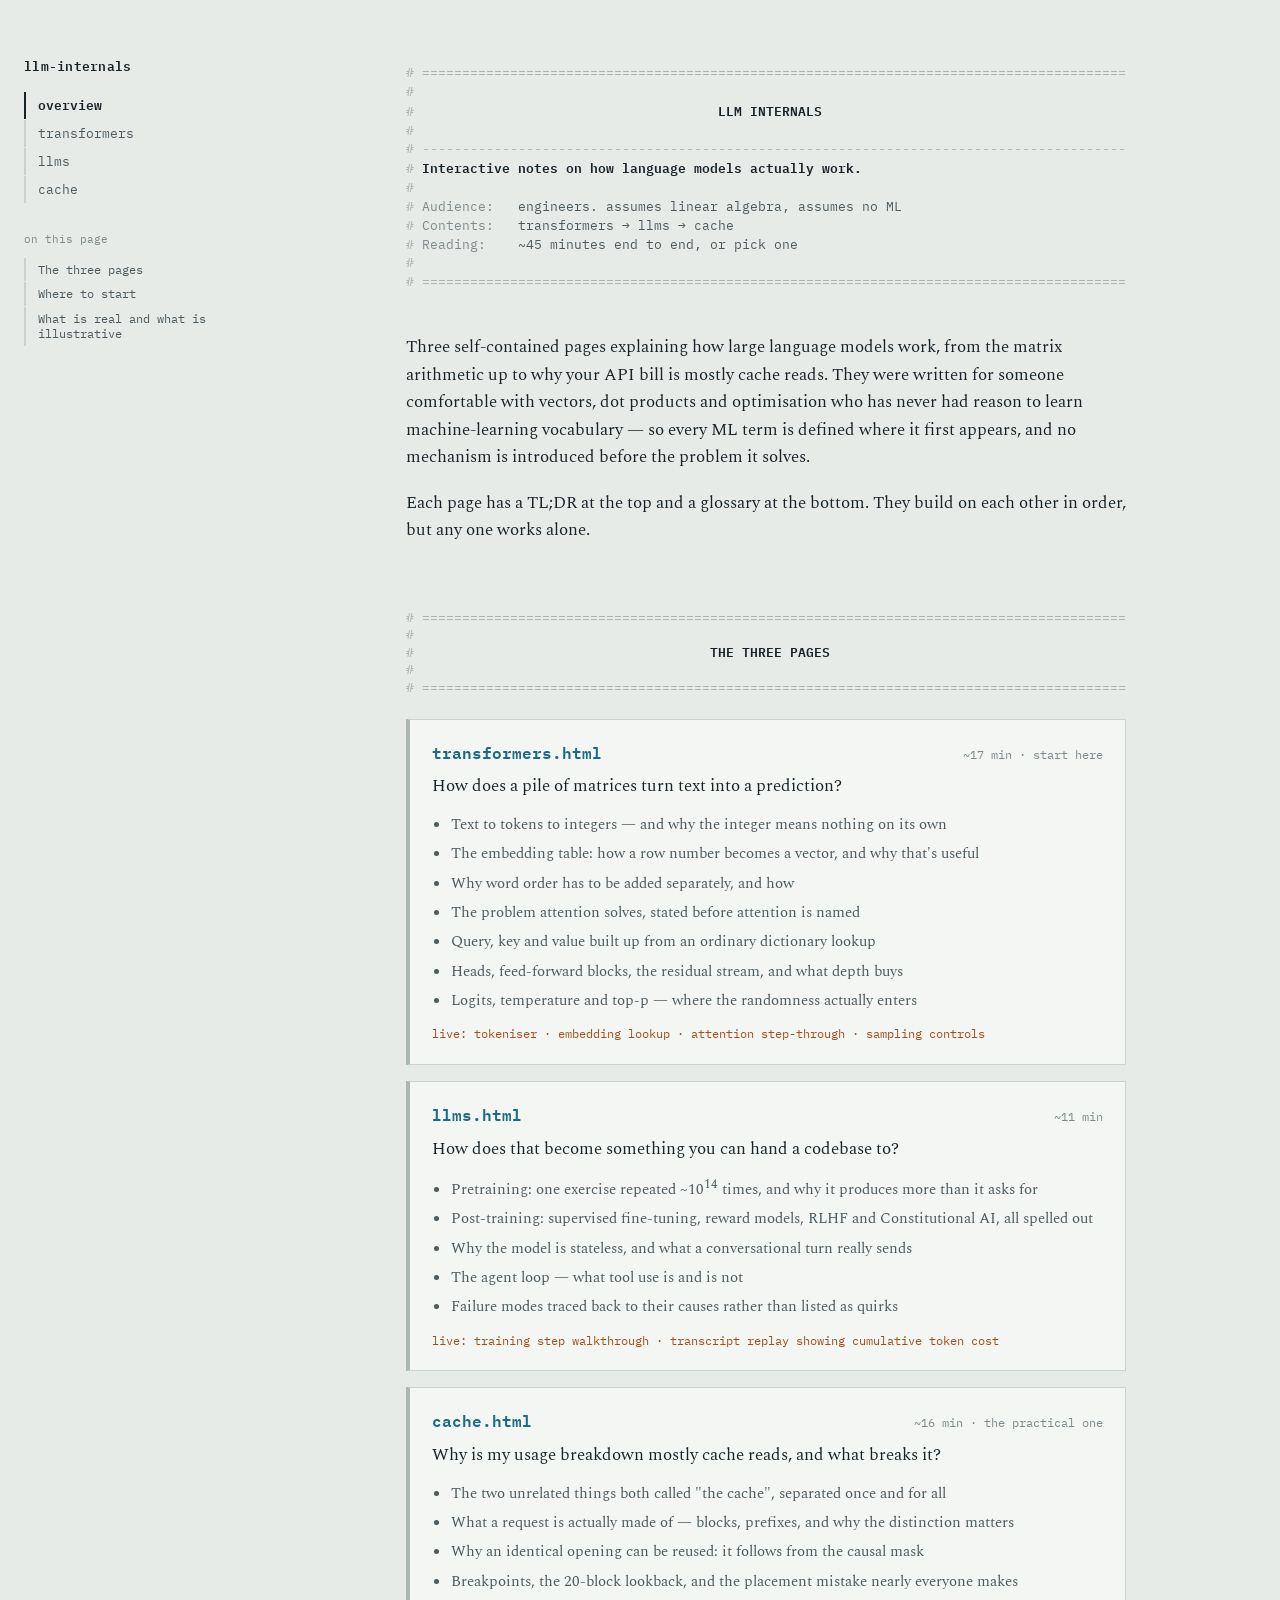
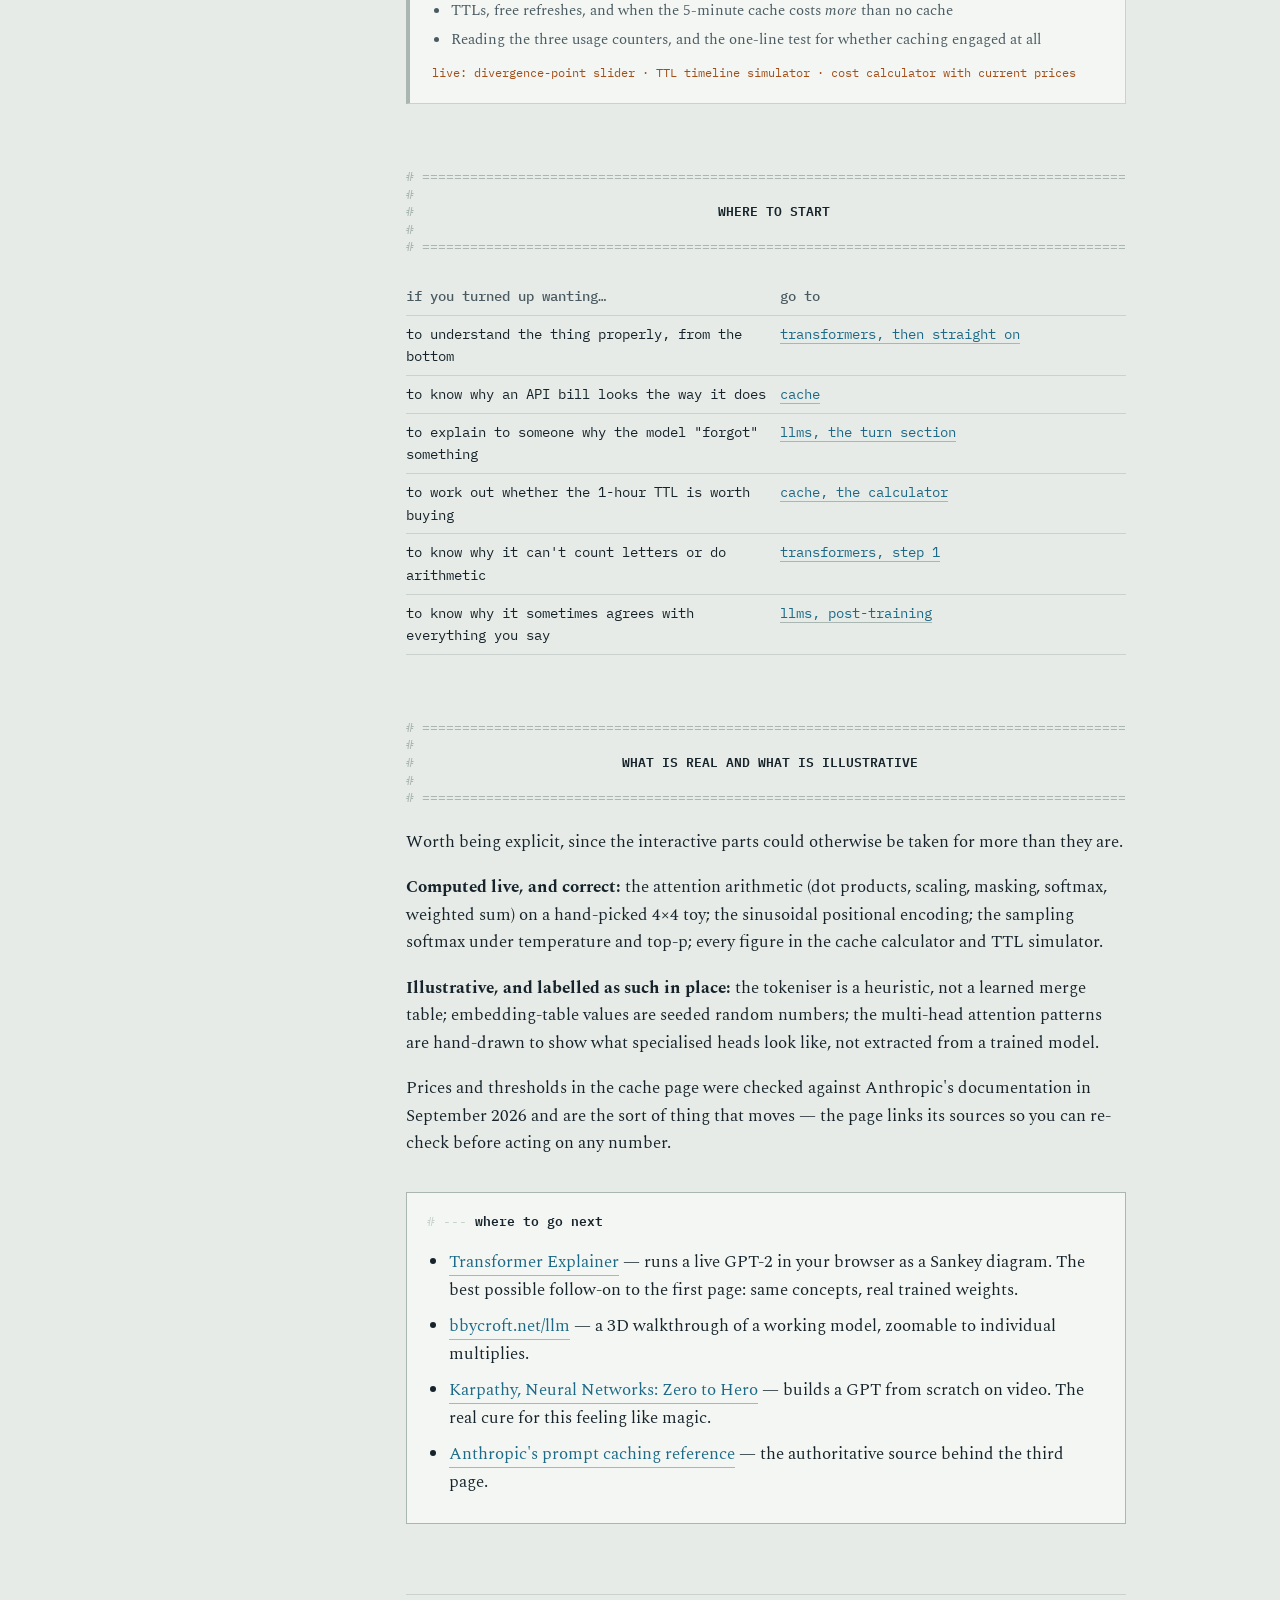
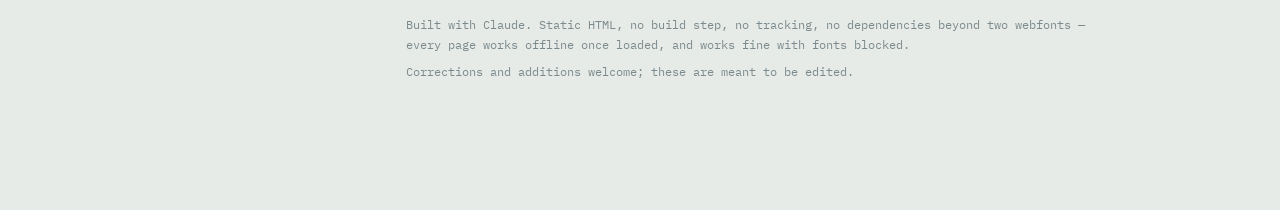
==== commit 4190ccdb: "fix: make sidebar visible again" ====
--- a/index.html
+++ b/index.html
@@ -110,12 +110,12 @@
 <table class="routing">
 <thead><tr><th>if you turned up wanting&#8230;</th><th>go to</th></tr></thead>
 <tbody>
-<tr><td>to understand the thing properly, from the bottom</td><td>transformers, then straight on</td></tr>
-<tr><td>to know why an API bill looks the way it does</td><td>cache</td></tr>
-<tr><td>to explain to someone why the model "forgot" something</td><td>llms, the turn section</td></tr>
-<tr><td>to work out whether the 1-hour TTL is worth buying</td><td>cache, the calculator</td></tr>
-<tr><td>to know why it can't count letters or do arithmetic</td><td>transformers, step 1</td></tr>
-<tr><td>to know why it sometimes agrees with everything you say</td><td>llms, post-training</td></tr>
+<tr><td>to understand the thing properly, from the bottom</td><td><a href="transformers.html">transformers, then straight on</a></td></tr>
+<tr><td>to know why an API bill looks the way it does</td><td><a href="cache.html">cache</a></td></tr>
+<tr><td>to explain to someone why the model "forgot" something</td><td><a href="llms.html#turns">llms, the turn section</a></td></tr>
+<tr><td>to work out whether the 1-hour TTL is worth buying</td><td><a href="cache.html#costs">cache, the calculator</a></td></tr>
+<tr><td>to know why it can't count letters or do arithmetic</td><td><a href="transformers.html#tokens">transformers, step 1</a></td></tr>
+<tr><td>to know why it sometimes agrees with everything you say</td><td><a href="llms.html#post-training">llms, post-training</a></td></tr>
 </tbody>
 </table>
 
--- a/assets/site.css
+++ b/assets/site.css
@@ -73,17 +73,6 @@
 
 /* every block-level child of the column fills it exactly */
 .wrap > *{max-width:100%}
-
-@media(min-width:1024px){
-  .shell{
-    display:flex; gap:52px; justify-content:center;
-    align-items:flex-start; padding:0 24px;
-  }
-  .side{display:block;flex:0 0 var(--side-w);position:sticky;top:0;
-        max-height:100vh;overflow-y:auto;padding:56px 0 40px}
-  .wrap{flex:0 1 var(--measure)}
-  .bar{display:none}
-}
 
 
 /* ======================================================================
@@ -110,6 +99,21 @@
 .side .lab{font-family:var(--mono);font-size:11px;color:var(--faint);margin-bottom:9px}
 .side .toc a{font-size:11.5px;padding:4px 0 4px 12px}
 .side .toc a.on{color:var(--q);border-left-color:var(--q)}
+
+/* Wide screens: sidebar in, top bar out.
+   This block MUST stay after every base .side / .bar rule above — media
+   queries carry no extra specificity, so an equal-specificity rule later
+   in the file would silently win and hide the sidebar at all widths. */
+@media(min-width:1024px){
+  .shell{
+    display:flex; gap:52px; justify-content:center;
+    align-items:flex-start; padding:0 24px;
+  }
+  .side{display:block;flex:0 0 var(--side-w);position:sticky;top:0;
+        max-height:100vh;overflow-y:auto;padding:56px 0 40px}
+  .wrap{flex:0 1 var(--measure)}
+  .bar{display:none}
+}
 
 
 /* ======================================================================
